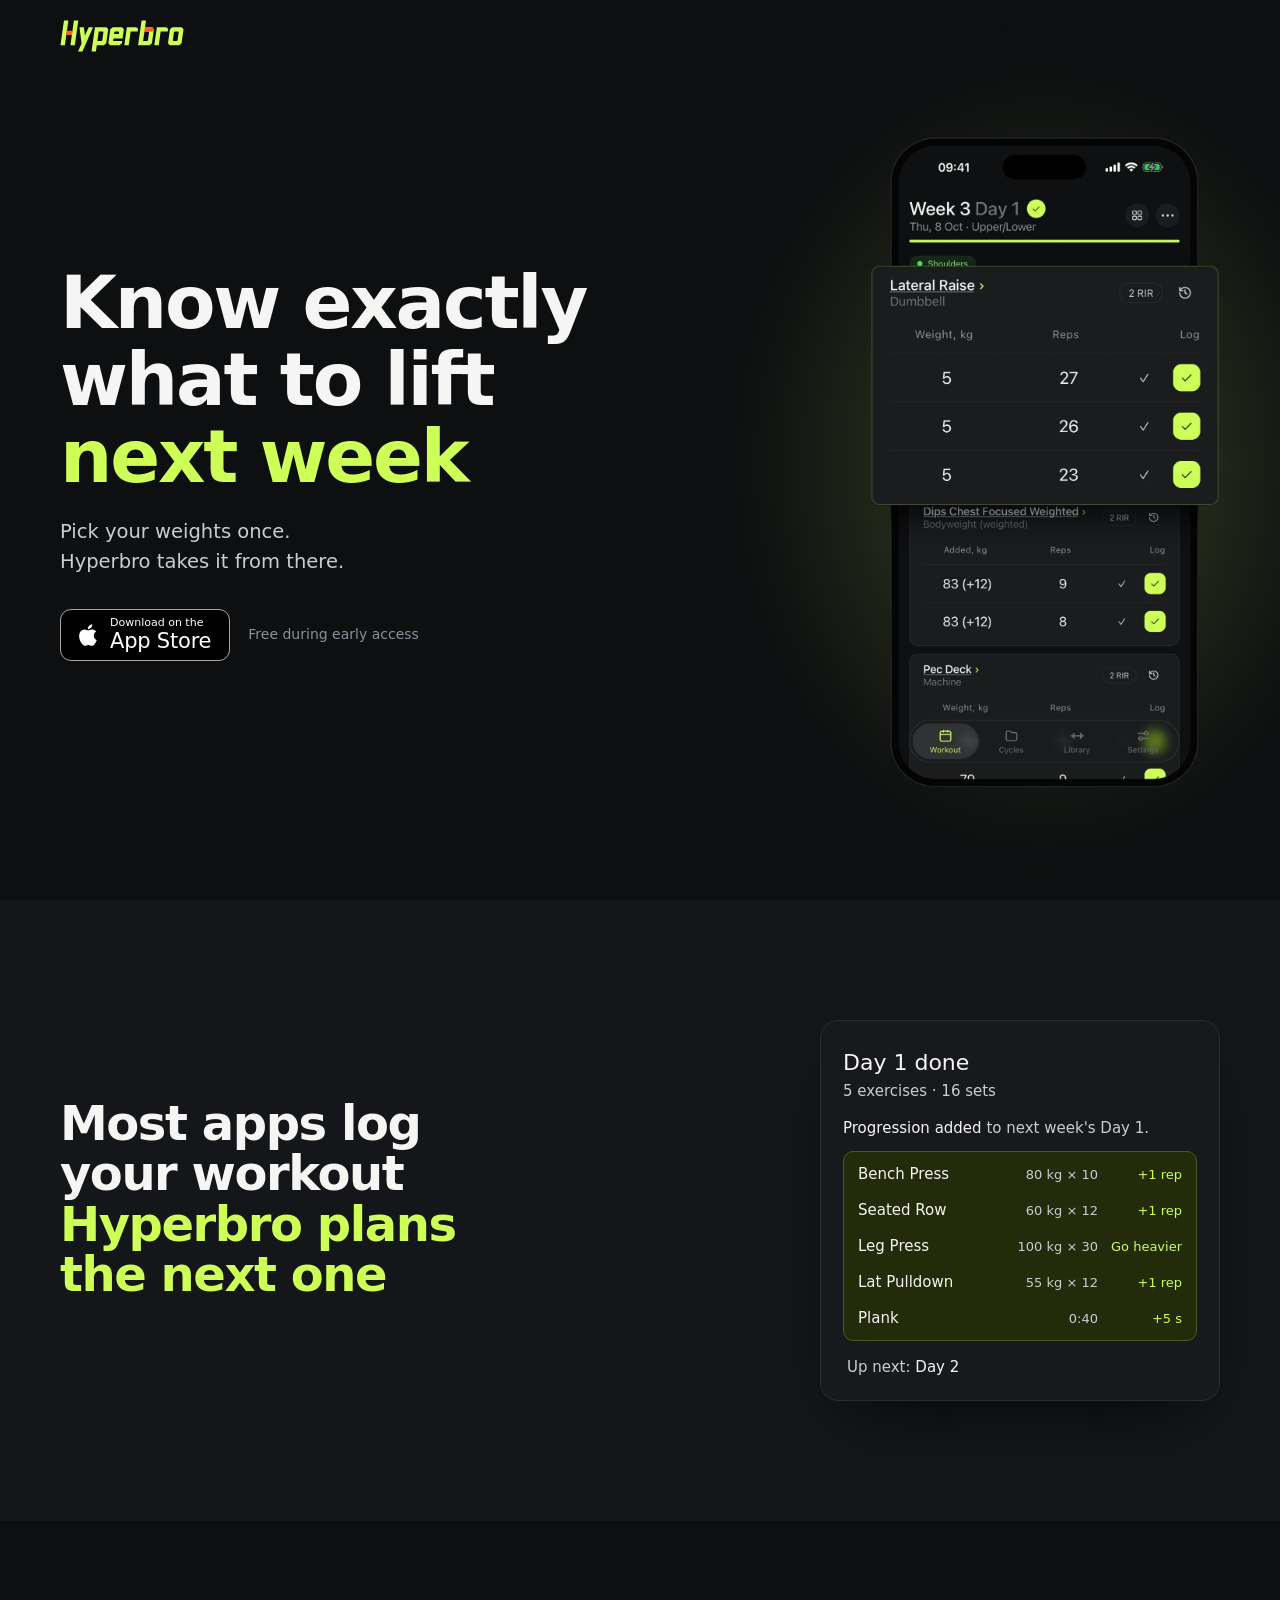
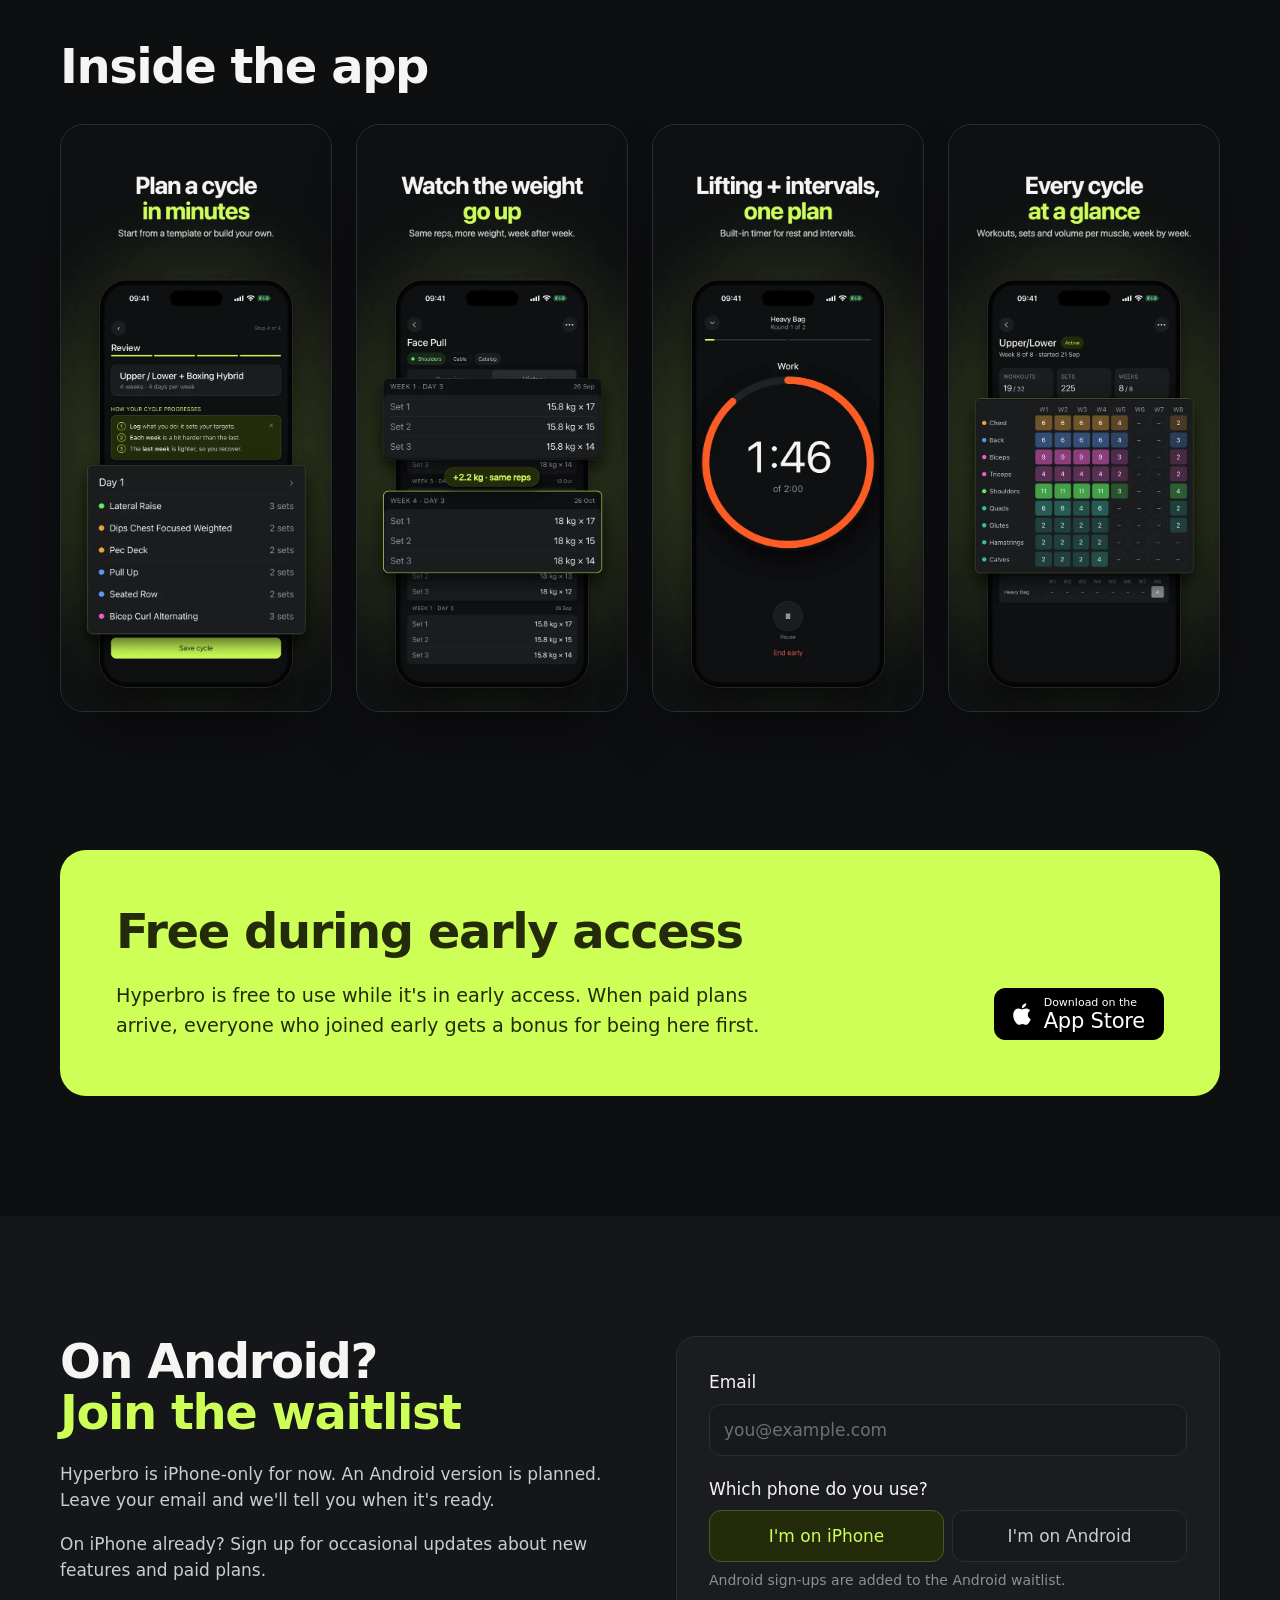
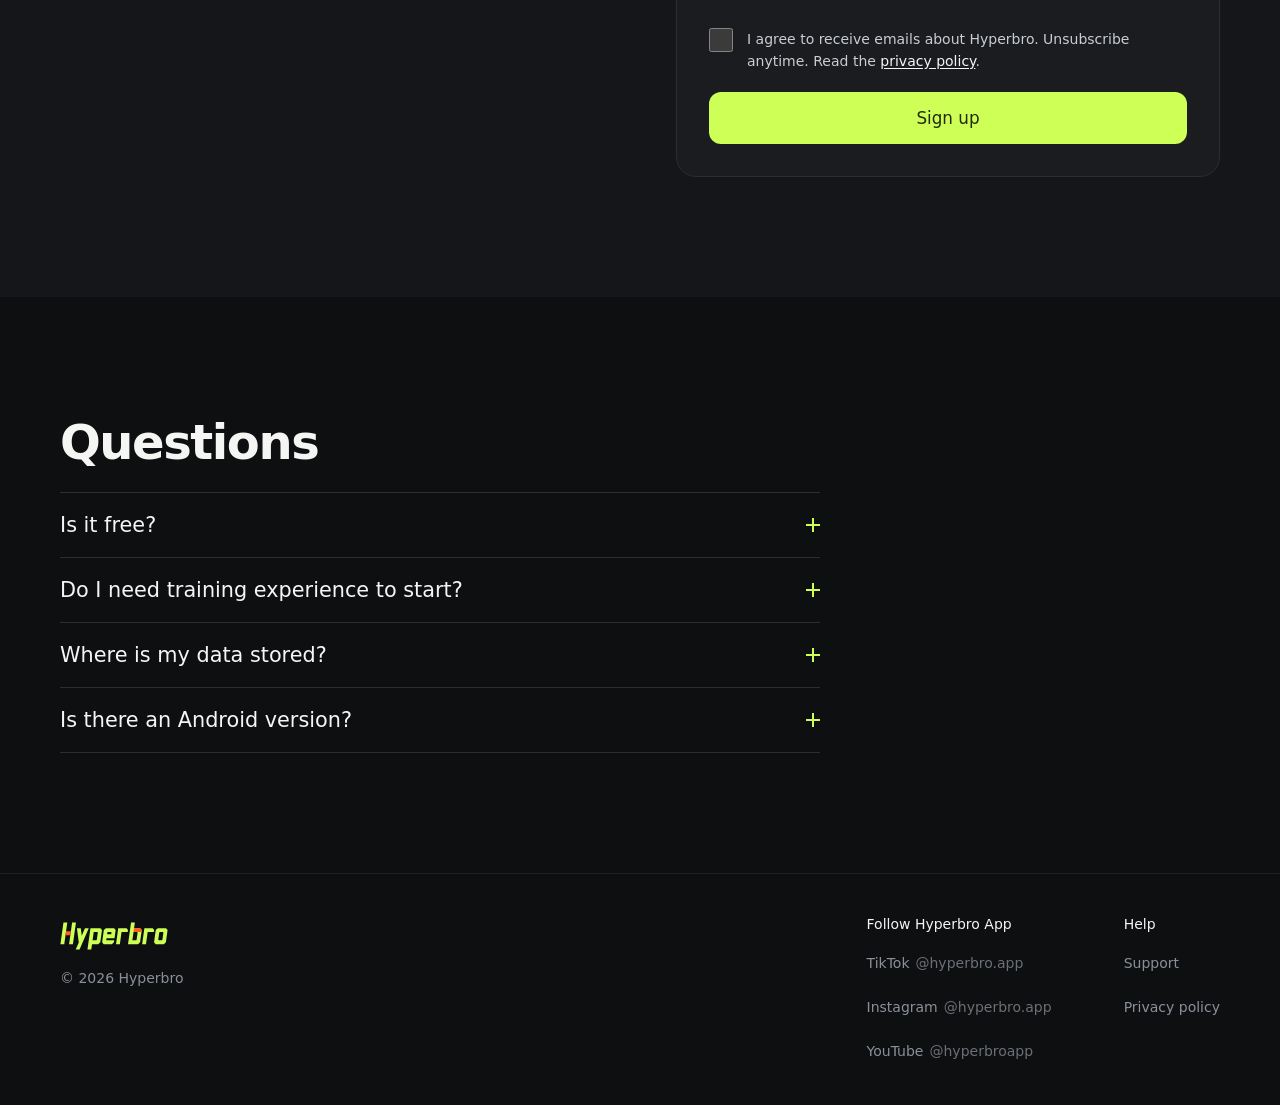
==== index.html @ 9c6a5a77 "Make all links work and tag App Store taps by source - App Store buttons and the Safari smart banner" ====
<!doctype html>
<html lang="en">
<head>
<meta charset="utf-8">
<meta name="viewport" content="width=device-width, initial-scale=1, viewport-fit=cover">
<title>Hyperbro: workout progression for iPhone</title>
<meta name="description" content="Workout progression for lifters. Log your sets, and Hyperbro sets next week's targets automatically, with intervals and power work in the same plan. Free during early access on iPhone.">
<meta name="theme-color" content="#0E0F11">
<meta name="color-scheme" content="dark">

<meta name="apple-itunes-app" content="app-id=6821976908">

<!-- Open Graph / Twitter. PLACEHOLDER: og-image.png (1200x630) must be created and placed next to index.html.
     Once the domain is known, make og:image and og:url absolute URLs. -->
<meta property="og:type" content="website">
<meta property="og:site_name" content="Hyperbro">
<meta property="og:title" content="Hyperbro: know exactly what to lift next week">
<meta property="og:description" content="Workout progression for lifters. Log your sets, and Hyperbro sets next week's targets automatically, with intervals and power work in the same plan. Free during early access on iPhone.">
<meta property="og:image" content="og-image.png">
<meta property="og:image:width" content="1200">
<meta property="og:image:height" content="630">
<meta property="og:url" content="#SITE_URL">
<meta name="twitter:card" content="summary_large_image">
<meta name="twitter:title" content="Hyperbro: know exactly what to lift next week">
<meta name="twitter:description" content="Log your sets, and Hyperbro sets next week's targets automatically. Intervals and power work in the same plan. Free during early access on iPhone.">
<meta name="twitter:image" content="og-image.png">

<link rel="icon" type="image/png" sizes="32x32" href="images/favicon-32.png">
<link rel="apple-touch-icon" href="images/apple-touch-icon.png">

<link rel="preload" as="image" href="images/01-hero-phone.webp" type="image/webp" fetchpriority="high">

<style>
/* Hyperbro Design SDK tokens */
:root {
  --bg-page: #0E0F11;
  --bg-raised: #141619;
  --bg-sheet: #17191C;
  --bg-card: #1A1C1F;
  --bg-active: #2C3036;

  --border: #2A2D31;
  --divider: #1E2125;

  --text-primary: #F5F5F4;
  --text-secondary: #C9CDD2;
  --text-muted: #8A9099;
  --text-faint: #6B7076;

  --accent: #CDFF57;
  --on-accent: #232B0A;
  --accent-chip-bg: #232B0A;
  --accent-border: #4A5A20;

  --brand-orange: #FF5B23; /* running time + timer action only */
  --error: #FF7A7A;

  --font: -apple-system, BlinkMacSystemFont, "SF Pro Text", "SF Pro Display", system-ui, "Segoe UI", Roboto, "Helvetica Neue", Arial, sans-serif;

  --gutter: max(20px, env(safe-area-inset-left), env(safe-area-inset-right));
  --maxw: 1160px;
  --radius-s: 12px;
  --radius-m: 20px;
  --radius-shot: 24px;

  --fs-body: clamp(1rem, 0.96rem + 0.2vw, 1.0625rem);
  --fs-small: 0.875rem;
  --fs-h3: clamp(1.1rem, 1.02rem + 0.35vw, 1.3rem);
  --fs-h2: clamp(2.25rem, 1.6rem + 2.8vw, 3rem); /* ~36px on a 375px phone, 48px max */
  --fs-hero: clamp(2.45rem, 1.5rem + 4.6vw, 4.6rem);
}

*, *::before, *::after { box-sizing: border-box; }
html { -webkit-text-size-adjust: 100%; scroll-behavior: smooth; }
@media (prefers-reduced-motion: reduce) { html { scroll-behavior: auto; } }

body {
  margin: 0;
  background: var(--bg-page);
  color: var(--text-secondary);
  font-family: var(--font);
  font-size: var(--fs-body);
  font-weight: 400;
  line-height: 1.55;
  overflow-x: hidden;
  -webkit-font-smoothing: antialiased;
}
img, svg { display: block; max-width: 100%; }
img { height: auto; }
a { color: inherit; }
p { margin: 0 0 1em; }
p:last-child { margin-bottom: 0; }
button { font-family: inherit; }

:focus-visible { outline: 3px solid var(--accent); outline-offset: 3px; border-radius: 6px; }

.skip {
  position: absolute; left: 12px; top: -60px; z-index: 10;
  background: var(--accent); color: var(--on-accent);
  padding: 12px 16px; border-radius: 8px; font-weight: 500; text-decoration: none;
}
.skip:focus { top: 12px; }

.wrap {
  width: 100%;
  max-width: calc(var(--maxw) + 2 * var(--gutter));
  margin-inline: auto;
  padding-inline: var(--gutter);
}

/* Display headings: bold, tight, like the store screenshots. Second part goes lime on its own line. */
.display {
  color: var(--text-primary);
  font-weight: 700;
  letter-spacing: -0.03em;
  line-height: 1.05;
  margin: 0;
  text-wrap: balance;
}
.display .accent { display: block; color: var(--accent); }
h2.display { font-size: var(--fs-h2); margin-bottom: 0.5em; }
h3 {
  color: var(--text-primary);
  font-size: var(--fs-h3);
  font-weight: 500;
  letter-spacing: -0.01em;
  line-height: 1.25;
  margin: 0 0 0.4em;
}
.lede { max-width: 36em; }

/* ---------- App Store badge (placeholder recreation; swap for Apple's official SVG badge) ---------- */
.appstore {
  display: inline-flex; align-items: center; gap: 9px;
  min-height: 52px; padding: 7px 18px 7px 14px;
  background: #000; color: #fff;
  border: 1px solid #A6A6A6; border-radius: 11px;
  text-decoration: none; line-height: 1;
  transition: border-color .15s ease;
}
.appstore:hover { border-color: #fff; }
.appstore svg { width: 26px; height: 26px; flex: none; }
.appstore span { display: flex; flex-direction: column; gap: 3px; }
.appstore small { font-size: 11px; font-weight: 400; }
.appstore b { font-size: 21px; font-weight: 500; letter-spacing: -0.01em; }

/* ---------- Header ---------- */
.site-header { padding-top: calc(28px + env(safe-area-inset-top)); padding-bottom: 14px; }
.site-header .wrap { display: flex; align-items: center; justify-content: center; }
.brand {
  display: inline-flex; align-items: center; gap: 10px; min-height: 44px;
  color: var(--text-primary); text-decoration: none;
  font-size: 1.25rem; font-weight: 600; letter-spacing: -0.02em;
}
.brand img { width: 32px; height: 32px; flex: none; }
.brand--wordmark img { width: auto; height: 32px; }
/* Header: logo only. On phones it is centred and as wide as the phone body in the hero shot.
   The shot is full column width capped at 320px, and the phone body is 88% of it (947 of 1076 px,
   the rest is the card sticking out). Left-aligned and 32px tall from 640px up. */
.site-header .brand--wordmark img { width: calc(min(320px, 100vw - 2 * var(--gutter)) * 0.88); height: auto; }
/* Phones: a soft lime light behind the logo, wider than the logo and centred slightly below it,
   so it reads as light falling on the background rather than a halo around the letters.
   The top is faded out before it reaches the page edge: on iPhone the page runs under the status
   bar (viewport-fit=cover), which Safari paints solid, and a glow reaching up there shows a hard line.
   Box (in logo-heights): top -33%, glow centre at 58%, vertical radius 140%. */
.site-header { overflow-x: clip; }
.site-header .brand--wordmark { position: relative; isolation: isolate; }
.site-header .brand--wordmark::before {
  content: ""; position: absolute; z-index: -1; pointer-events: none;
  left: 50%; top: -33%; width: 215%; height: 231%; transform: translateX(-50%);
  background: radial-gradient(50% 60.6% at 50% 39.4%,
    rgba(205, 255, 87, .065) 0%, rgba(205, 255, 87, .047) 40%, rgba(205, 255, 87, .026) 62%,
    rgba(205, 255, 87, .009) 82%, rgba(205, 255, 87, 0) 100%);
  -webkit-mask-image: linear-gradient(to bottom, transparent 0, rgba(0,0,0,.25) 10%, rgba(0,0,0,.7) 20%, #000 30%);
  mask-image: linear-gradient(to bottom, transparent 0, rgba(0,0,0,.25) 10%, rgba(0,0,0,.7) 20%, #000 30%);
  filter: blur(30px);
}
.site-footer .brand--wordmark img { width: auto; height: 28px; }

/* ---------- Hero ---------- */
.hero { padding: clamp(28px, 6vw, 64px) 0 clamp(64px, 9vw, 112px); overflow-x: clip; } /* the phone glow is wider than the viewport on phones */
.hero .wrap { display: grid; gap: 16px; align-items: center; } /* one column: phone sits close under the button */
.hero h1 { font-size: var(--fs-hero); }
.hero-sub { margin: 1.1em 0 1.6em; font-size: clamp(1.05rem, 1rem + 0.35vw, 1.22rem); max-width: 31em; text-wrap: balance; }
.hero-cta { display: flex; flex-direction: column; align-items: center; gap: 10px; text-align: center; } /* centred while the hero is one column */
.caption { font-size: var(--fs-small); color: var(--text-muted); margin: 0; }

.shot {
  border-radius: var(--radius-shot);
  border: 1px solid var(--border);
  box-shadow: 0 30px 70px -30px rgba(0, 0, 0, .8);
  background: var(--bg-sheet);
  width: 100%;
}
.hero-visual { display: flex; justify-content: center; }
/* Hero phone: phone + popped-out card cut from the store screenshot on a transparent background.
   The glow is pure CSS behind it, so it can be as wide and soft as needed without clipping. */
.hero-phone-wrap { position: relative; isolation: isolate; width: 100%; max-width: 320px; }
.hero-phone-wrap::before {
  content: ""; position: absolute; z-index: -1; pointer-events: none;
  left: 50%; top: 50%; width: 190%; height: 130%; transform: translate(-50%, -50%);
  background: radial-gradient(closest-side,
    rgba(205, 255, 87, .20) 0%, rgba(205, 255, 87, .15) 35%, rgba(205, 255, 87, .09) 55%,
    rgba(205, 255, 87, .04) 74%, rgba(205, 255, 87, .012) 88%, rgba(205, 255, 87, 0) 100%);
  filter: blur(36px);
}
.hero-phone { width: 100%; height: auto; }

/* ---------- Sections ---------- */
.section { padding-block: clamp(64px, 10vw, 120px); }
.section--tight { padding-top: 0; }
.band { background: var(--bg-raised); }

/* Problem */
.problem .wrap { display: grid; gap: 40px; align-items: center; }
/* The popup the app shows after Finish (components/FinishDialog.tsx): today's best set per exercise
   and what next week's same day asks of it. Rebuilt in HTML, without its button. */
.finish {
  margin: 0; max-width: 400px; width: 100%;
  background: var(--bg-sheet); border: 1px solid var(--border); border-radius: 18px;
  padding: 28px 22px 22px; box-shadow: 0 30px 70px -30px rgba(0, 0, 0, .8);
  color: var(--text-secondary); font-size: 15px; line-height: 21px;
}
.finish-title { color: var(--text-primary); font-size: 22px; line-height: 28px; font-weight: 500; }
.finish-meta { margin-top: 4px; }
.finish-lead { margin: 16px 0 0; }
.finish-lead b, .finish-next b { color: var(--text-primary); font-weight: 500; }
.finish ul {
  list-style: none; margin: 12px 0 0; padding: 4px 14px;
  background: var(--accent-chip-bg); border: 1px solid var(--accent-border); border-radius: 10px;
}
.finish li { display: flex; align-items: center; gap: 8px; min-height: 36px; font-variant-numeric: tabular-nums; }
.finish .name { flex: 1; min-width: 0; color: var(--text-primary); white-space: nowrap; overflow: hidden; text-overflow: ellipsis; }
.finish .value { flex: none; font-size: 13px; }
.finish .delta { flex: none; width: 76px; text-align: right; font-size: 13px; color: var(--accent); }
.finish-next { margin: 16px 0 0; padding-left: 4px; }
@media (max-width: 359px) {
  .finish { padding: 24px 14px 18px; font-size: 14px; }
  .finish ul { padding: 4px 10px; }
  .finish li { gap: 6px; }
  .finish .value, .finish .delta { font-size: 12px; }
  .finish .delta { width: 62px; }
}

/* Screenshots strip */
.shots-head { margin-bottom: 28px; }
.shots {
  list-style: none; margin: 0; padding: 4px var(--gutter) 18px;
  display: grid; grid-auto-flow: column; grid-auto-columns: min(78vw, 300px);
  gap: 16px; overflow-x: auto; scroll-snap-type: x mandatory;
  scroll-padding-inline: var(--gutter); overscroll-behavior-x: contain;
  scrollbar-width: none;
}
.shots::-webkit-scrollbar { display: none; }
.shots li { scroll-snap-align: start; }
.shots-controls { display: flex; align-items: center; justify-content: space-between; gap: 8px; margin-top: 4px; }
.shots-controls[hidden] { display: none; }
.shots-btn {
  width: 44px; height: 44px; border-radius: 22px; flex: none;
  display: grid; place-items: center; cursor: pointer; padding: 0;
  background: var(--bg-card); border: 1px solid var(--border); color: var(--text-primary);
}
.shots-btn svg { width: 18px; height: 18px; }
.shots-btn:disabled { opacity: .35; cursor: default; }
.dots { display: flex; justify-content: center; }
.dot-btn {
  width: 28px; height: 44px; padding: 0; border: 0; background: none; cursor: pointer;
  display: grid; place-items: center;
}
.dot-btn::before {
  content: ""; width: 8px; height: 8px; border-radius: 4px; background: var(--bg-active);
  transition: width .2s ease, background-color .2s ease;
}
.dot-btn[aria-current="true"]::before { width: 20px; background: var(--accent); }
@media (prefers-reduced-motion: reduce) { .dot-btn::before { transition: none; } }

/* Early access */
.early-card {
  background: var(--accent); color: var(--on-accent);
  border-radius: 26px; padding: clamp(28px, 5vw, 56px);
  display: grid; gap: 24px;
}
.early-card h2 { color: var(--on-accent); }
.early-card p { max-width: 34em; font-size: clamp(1.02rem, 1rem + .3vw, 1.2rem); }
.early-card .appstore { border-color: #000; justify-self: start; } /* not stretched by the one-column grid on phones */
.early-card .appstore:focus-visible { outline-color: var(--on-accent); }

/* Signup form */
.signup .wrap { display: grid; gap: 32px; }
.form {
  background: var(--bg-card); border: 1px solid var(--border); border-radius: var(--radius-m);
  padding: clamp(20px, 4vw, 32px); display: grid; gap: 20px; max-width: 560px; width: 100%;
}
.field label, .field legend { display: block; color: var(--text-primary); font-weight: 500; margin-bottom: 8px; padding: 0; }
.field fieldset { border: 0; margin: 0; padding: 0; min-width: 0; }
.input {
  width: 100%; min-height: 52px; padding: 12px 14px;
  font: inherit; color: var(--text-primary); background: var(--bg-sheet);
  border: 1px solid var(--border); border-radius: var(--radius-s);
}
.input::placeholder { color: var(--text-faint); }
.input:focus-visible { outline: 3px solid var(--accent); outline-offset: 1px; border-color: transparent; }
.input[aria-invalid="true"] { border-color: var(--error); }

.seg { display: grid; grid-template-columns: 1fr 1fr; gap: 8px; }
.seg label { margin: 0; position: relative; }
.seg input { position: absolute; opacity: 0; width: 1px; height: 1px; }
.seg span {
  display: flex; align-items: center; justify-content: center; text-align: center;
  min-height: 52px; padding: 8px 10px; border-radius: var(--radius-s);
  border: 1px solid var(--border); background: var(--bg-sheet); color: var(--text-secondary);
  cursor: pointer; font-weight: 500; line-height: 1.2;
}
.seg input:checked + span { background: var(--accent-chip-bg); color: var(--accent); border-color: var(--accent-border); }
.seg input:focus-visible + span { outline: 3px solid var(--accent); outline-offset: 2px; }
.hint { color: var(--text-muted); font-size: var(--fs-small); margin-top: 8px; }

.consent { display: grid; grid-template-columns: 28px 1fr; gap: 10px; align-items: start; font-size: var(--fs-small); }
.consent input { width: 24px; height: 24px; margin: 2px 0 0; accent-color: var(--accent); }
.consent label { padding-top: 3px; }
.consent a { color: var(--text-primary); text-underline-offset: 2px; }
.error { color: var(--error); font-size: var(--fs-small); margin-top: 6px; }
.error:empty { display: none; }

.btn {
  min-height: 52px; padding: 12px 22px; border: 0; border-radius: var(--radius-s);
  background: var(--accent); color: var(--on-accent);
  font: inherit; font-weight: 500; font-size: 1.05rem; cursor: pointer;
}
.btn:hover { filter: brightness(1.05); }
.btn[disabled] { opacity: .6; cursor: progress; }
.hp { position: absolute; left: -9999px; width: 1px; height: 1px; overflow: hidden; }

.status { border-radius: var(--radius-s); padding: 14px 16px; font-weight: 500; }
.status[hidden] { display: none; }
.status--ok { background: var(--accent-chip-bg); color: var(--accent); border: 1px solid var(--accent-border); }
.status--err { background: #2A1416; color: #FFC9C9; border: 1px solid var(--error); }

/* FAQ */
.faq-list { max-width: 760px; border-top: 1px solid var(--border); }
.faq-list details { border-bottom: 1px solid var(--border); }
.faq-list summary {
  list-style: none; cursor: pointer;
  display: flex; justify-content: space-between; align-items: center; gap: 16px;
  min-height: 64px; padding: 14px 0;
  color: var(--text-primary); font-size: var(--fs-h3); font-weight: 500;
}
.faq-list summary::-webkit-details-marker { display: none; }
.faq-list summary::after {
  content: ""; flex: none; width: 14px; height: 14px;
  background:
    linear-gradient(var(--accent), var(--accent)) center / 100% 2px no-repeat,
    linear-gradient(var(--accent), var(--accent)) center / 2px 100% no-repeat;
  transition: transform .2s ease;
}
.faq-list details[open] summary::after { transform: rotate(45deg); }
.faq-list .answer { padding: 0 0 22px; max-width: 40em; }
.faq-list .answer a { color: var(--text-primary); }
@media (prefers-reduced-motion: reduce) { .faq-list summary::after { transition: none; } }

/* Footer */
.site-footer {
  border-top: 1px solid var(--divider);
  padding-top: 40px; padding-bottom: max(32px, env(safe-area-inset-bottom));
  color: var(--text-muted); font-size: var(--fs-small);
}
.site-footer .wrap { display: grid; gap: 28px; }
.footer-nav { display: grid; gap: 24px; }
.footer-nav h2 { font-size: var(--fs-small); color: var(--text-primary); font-weight: 500; margin: 0 0 6px; }
.footer-nav ul { list-style: none; margin: 0; padding: 0; }
.footer-nav a { display: inline-flex; align-items: center; min-height: 44px; text-decoration: none; color: var(--text-muted); }
.footer-nav a:hover { color: var(--text-primary); text-decoration: underline; text-underline-offset: 3px; }
.footer-nav .handle { margin-left: 6px; color: var(--text-faint); }

/* ---------- Breakpoints ---------- */
@media (min-width: 640px) {
  .site-header { padding-top: max(14px, env(safe-area-inset-top)); }
  .site-header .brand--wordmark::before { content: none; }
  .site-header .wrap { justify-content: flex-start; }
  .site-header .brand--wordmark img { width: auto; height: 32px; }
  .footer-nav { grid-template-columns: repeat(2, max-content); column-gap: 72px; }
  .early-card { grid-template-columns: 1fr auto; align-items: end; }
}

@media (min-width: 1024px) {
  .hero-cta { flex-direction: row; align-items: center; gap: 18px; text-align: left; }
  .hero .wrap { grid-template-columns: 1.2fr 0.8fr; gap: clamp(40px, 6vw, 64px); }
  .hero-visual { justify-content: flex-end; }
  .hero-phone-wrap { max-width: 350px; }
  .problem .wrap { grid-template-columns: 1fr 1fr; gap: 72px; }
  .problem .finish { justify-self: end; }
  .shots-outer { padding-inline: var(--gutter); }
  .shots {
    grid-auto-flow: row; grid-template-columns: repeat(4, 1fr); grid-auto-columns: auto;
    overflow: visible; padding-inline: 0; max-width: var(--maxw); margin-inline: auto; gap: 24px;
  }
  .shots-controls { display: none !important; }
  .signup .wrap { grid-template-columns: 1fr 1fr; gap: 72px; align-items: start; }
  .signup .form { justify-self: end; }
  .site-footer .wrap { grid-template-columns: 1fr auto; align-items: start; }
}
</style>
</head>
<body>
<a class="skip" href="#main">Skip to content</a>

<svg width="0" height="0" style="position:absolute" aria-hidden="true" focusable="false">
  <defs>
    <symbol id="apple" viewBox="0 0 24 24">
      <path fill="currentColor" d="M18.71 19.5c-.83 1.24-1.71 2.45-3.05 2.47-1.34.03-1.77-.79-3.29-.79-1.53 0-2 .77-3.27.82-1.31.05-2.3-1.32-3.14-2.53C4.25 17 2.94 12.45 4.7 9.39c.87-1.52 2.43-2.48 4.12-2.51 1.28-.02 2.5.87 3.29.87.78 0 2.26-1.07 3.81-.91.65.03 2.47.26 3.64 1.98-.09.06-2.17 1.28-2.15 3.81.03 3.02 2.65 4.03 2.68 4.04-.03.07-.42 1.44-1.38 2.83M13 3.5c.73-.83 1.94-1.46 2.94-1.5.13 1.17-.34 2.35-1.04 3.19-.69.85-1.83 1.51-2.95 1.42-.15-1.15.41-2.35 1.05-3.11z"/>
    </symbol>
  </defs>
</svg>

<header class="site-header">
  <div class="wrap">
    <a class="brand brand--wordmark" href="#top" id="brand-header">
      <img src="images/hyperbro-wordmark.svg" width="2595" height="670" alt="Hyperbro">
    </a>
  </div>
</header>

<main id="main">

  <!-- Hero -->
  <section class="hero" id="top" aria-labelledby="hero-title">
    <div class="wrap">
      <div>
        <h1 class="display" id="hero-title">Know exactly what to lift <span class="accent">next week</span></h1>
        <p class="hero-sub">Pick your weights once.<br>Hyperbro takes it from there.</p>
        <div class="hero-cta">
          <a class="appstore js-appstore" href="https://apps.apple.com/app/id6821976908" data-cta="hero" id="appstore-hero">
            <svg aria-hidden="true"><use href="#apple"/></svg>
            <span><small>Download on the</small><b>App Store</b></span>
          </a>
          <p class="caption">Free during early access</p>
        </div>
      </div>
      <div class="hero-visual">
        <div class="hero-phone-wrap">
        <img class="hero-phone" id="hero-shot" src="images/01-hero-phone.webp" width="900" height="1677"
             fetchpriority="high" decoding="async"
             alt="Hyperbro on iPhone: a week 3 upper/lower workout with lateral raise sets logged at 5 kg for 27, 26 and 23 reps, marked 2 reps in reserve.">
        </div>
      </div>
    </div>
  </section>

  <!-- Problem -->
  <section class="section band problem" aria-labelledby="problem-title">
    <div class="wrap">
      <div>
        <h2 class="display" id="problem-title">Most apps log your workout <span class="accent">Hyperbro plans the next one</span></h2>
      </div>
      <figure class="finish" aria-label="Example of the screen after finishing a workout in Hyperbro">
        <div class="finish-title">Day 1 done</div>
        <div class="finish-meta">5 exercises · 16 sets</div>
        <p class="finish-lead"><b>Progression added</b> to next week's Day 1.</p>
        <ul>
          <li><span class="name">Bench Press</span><span class="value">80 kg × 10</span><span class="delta">+1 rep</span></li>
          <li><span class="name">Seated Row</span><span class="value">60 kg × 12</span><span class="delta">+1 rep</span></li>
          <li><span class="name">Leg Press</span><span class="value">100 kg × 30</span><span class="delta">Go heavier</span></li>
          <li><span class="name">Lat Pulldown</span><span class="value">55 kg × 12</span><span class="delta">+1 rep</span></li>
          <li><span class="name">Plank</span><span class="value">0:40</span><span class="delta">+5 s</span></li>
        </ul>
        <p class="finish-next">Up next: <b>Day 2</b></p>
      </figure>
    </div>
  </section>

  <!-- Screenshots -->
  <section class="section" aria-labelledby="shots-title">
    <div class="wrap shots-head">
      <h2 class="display" id="shots-title">Inside the app</h2>
    </div>
    <div class="shots-outer">
      <ul class="shots" id="shots" aria-label="App screenshots" tabindex="0">
        <li id="shot-plan">
          <img class="shot" src="images/02-plan-cycle.webp" width="720" height="1565" loading="lazy" decoding="async"
               alt="Hyperbro screen headed 'Plan a cycle in minutes': reviewing an Upper / Lower template with boxing rounds, 4 weeks at 4 days per week, with day 1's exercises listed.">
        </li>
        <li id="shot-progress">
          <img class="shot" src="images/05-progress.webp" width="720" height="1565" loading="lazy" decoding="async"
               alt="Hyperbro screen headed 'Watch the weight go up': face pull history going from 15.8 kg in week 1 to 18 kg in week 4 for the same reps.">
        </li>
        <li id="shot-intervals">
          <img class="shot" src="images/03-hybrid.webp" width="720" height="1565" loading="lazy" decoding="async"
               alt="Hyperbro screen headed 'Lifting + intervals, one plan': a heavy-bag round timer at 1:46 of 2:00, round 1 of 2.">
        </li>
        <li id="shot-summary">
          <img class="shot" src="images/04-cycle-summary.webp" width="720" height="1565" loading="lazy" decoding="async"
               alt="Hyperbro screen headed 'Every cycle at a glance': cycle summary with 19 of 32 workouts, 225 sets, and a week-by-week grid of sets per muscle group.">
        </li>
      </ul>
      <div class="wrap">
        <div class="shots-controls" id="shots-controls" hidden>
          <button class="shots-btn" type="button" id="shots-prev" aria-label="Previous screenshot" aria-controls="shots">
            <svg viewBox="0 0 24 24" aria-hidden="true"><path d="M15 5l-7 7 7 7" fill="none" stroke="currentColor" stroke-width="2" stroke-linecap="round" stroke-linejoin="round"/></svg>
          </button>
          <div class="dots" id="shots-dots"></div>
          <button class="shots-btn" type="button" id="shots-next" aria-label="Next screenshot" aria-controls="shots">
            <svg viewBox="0 0 24 24" aria-hidden="true"><path d="M9 5l7 7-7 7" fill="none" stroke="currentColor" stroke-width="2" stroke-linecap="round" stroke-linejoin="round"/></svg>
          </button>
        </div>
      </div>
    </div>
  </section>

  <!-- Early access -->
  <section class="section section--tight early" aria-labelledby="early-title">
    <div class="wrap">
      <div class="early-card">
        <div>
          <h2 class="display" id="early-title">Free during early access</h2>
          <p>Hyperbro is free to use while it's in early access. When paid plans arrive, everyone who joined early gets a bonus for being here first.</p>
        </div>
        <a class="appstore js-appstore" href="https://apps.apple.com/app/id6821976908" data-cta="early" id="appstore-early">
          <svg aria-hidden="true"><use href="#apple"/></svg>
          <span><small>Download on the</small><b>App Store</b></span>
        </a>
      </div>
    </div>
  </section>

  <!-- Updates + Android waitlist -->
  <section class="section band signup" id="waitlist" aria-labelledby="signup-title">
    <div class="wrap">
      <div>
        <h2 class="display" id="signup-title">On Android? <span class="accent">Join the waitlist</span></h2>
        <p class="lede">Hyperbro is iPhone-only for now. An Android version is planned. Leave your email and we'll tell you when it's ready.</p>
        <p class="lede">On iPhone already? Sign up for occasional updates about new features and paid plans.</p>
      </div>

      <!-- PLACEHOLDER: newsletter endpoint. Swap action (and field names if your provider needs others,
           e.g. EMAIL / tags) or replace this <form> with the provider's embed, keeping the ids below. -->
      <form class="form" id="signup-form" action="#NEWSLETTER_ENDPOINT" method="post" aria-describedby="signup-note">
        <div class="field">
          <label for="email">Email</label>
          <input class="input" id="email" name="email" type="email" autocomplete="email" inputmode="email"
                 placeholder="you@example.com" required aria-describedby="email-error">
          <p class="error" id="email-error" aria-live="polite"></p>
        </div>

        <div class="field">
          <fieldset>
            <legend>Which phone do you use?</legend>
            <div class="seg">
              <label><input type="radio" name="platform" value="ios" checked><span>I'm on iPhone</span></label>
              <label><input type="radio" name="platform" value="android"><span>I'm on Android</span></label>
            </div>
          </fieldset>
          <p class="hint" id="signup-note">Android sign-ups are added to the Android waitlist.</p>
          <!-- Tag sent to the newsletter service; set by script from the choice above.
               Without JS, use the "platform" field (ios / android) to segment. -->
          <input type="hidden" name="tags" id="tags" value="ios">
        </div>

        <!-- Honeypot: leave empty. Bots tend to fill it. -->
        <div class="hp" aria-hidden="true">
          <label for="website">Website</label>
          <input id="website" name="website" type="text" tabindex="-1" autocomplete="off">
        </div>

        <div>
          <div class="consent">
            <input id="consent" name="consent" type="checkbox" value="yes" required aria-describedby="consent-error">
            <label for="consent">I agree to receive emails about Hyperbro. Unsubscribe anytime. Read the <a href="https://artemchebotarev.github.io/gym-tracker-mobile/privacy-policy">privacy policy</a>.</label>
          </div>
          <p class="error" id="consent-error" aria-live="polite"></p>
        </div>

        <button class="btn" type="submit" id="signup-submit">Sign up</button>

        <div class="status status--ok" id="signup-success" role="status" tabindex="-1" hidden></div>
        <div class="status status--err" id="signup-error" role="alert" hidden>Couldn't sign you up just now. Check your connection and try again.</div>
      </form>
    </div>
  </section>

  <!-- FAQ -->
  <section class="section faq" aria-labelledby="faq-title">
    <div class="wrap">
      <h2 class="display" id="faq-title">Questions</h2>
      <div class="faq-list">
        <details>
          <summary>Is it free?</summary>
          <div class="answer"><p>Yes, during early access. Paid plans will come later, and people who joined early will get a bonus when they launch.</p></div>
        </details>
        <details>
          <summary>Do I need training experience to start?</summary>
          <div class="answer"><p>No. Start from a template and pick weights you can lift with good technique. Hyperbro sets the targets from there.</p></div>
        </details>
        <details>
          <summary>Where is my data stored?</summary>
          <div class="answer"><p>On your iPhone. There's no account to create right now, and your training log stays on your device.</p></div>
        </details>
        <details>
          <summary>Is there an Android version?</summary>
          <div class="answer"><p>It's planned. <a href="#waitlist">Join the Android waitlist</a> and we'll email you when it's ready.</p></div>
        </details>
      </div>
    </div>
  </section>
</main>

<footer class="site-footer">
  <div class="wrap">
    <div>
      <a class="brand brand--wordmark" href="#top" id="brand-footer">
        <img src="images/hyperbro-wordmark.svg" width="2595" height="670" alt="Hyperbro" loading="lazy" decoding="async">
      </a>
      <p style="margin-top:10px">© <span id="year">2026</span> Hyperbro</p>
    </div>
    <nav class="footer-nav" aria-label="Footer">
      <div>
        <h2>Follow Hyperbro App</h2>
        <ul>
          <li><a href="https://www.tiktok.com/@hyperbro.app" id="social-tiktok" rel="noopener">TikTok<span class="handle">@hyperbro.app</span></a></li>
          <li><a href="https://www.instagram.com/hyperbro.app/" id="social-instagram" rel="noopener">Instagram<span class="handle">@hyperbro.app</span></a></li>
          <li><a href="https://www.youtube.com/@hyperbroapp" id="social-youtube" rel="noopener">YouTube<span class="handle">@hyperbroapp</span></a></li>
        </ul>
      </div>
      <div>
        <h2>Help</h2>
        <ul>
          <li><a href="https://artemchebotarev.github.io/gym-tracker-mobile/support" id="link-support">Support</a></li>
          <li><a href="https://artemchebotarev.github.io/gym-tracker-mobile/privacy-policy" id="link-privacy">Privacy policy</a></li>
        </ul>
      </div>
    </nav>
  </div>
</footer>

<script>
(function () {
  /* App Store campaign links. Bio links carry the source (?src=tiktok, ?src=instagram, ?src=youtube;
     utm_source works too), and each App Store button adds it to Apple's campaign token, e.g.
     ct=tiktok_hero, so App Store Connect › App Analytics › Campaigns shows downloads per source and
     button. The source is read from this page's own URL at click time: nothing is stored.
     Apple only attributes campaign links that also carry the provider token (pt) from
     App Store Connect › Analytics › Campaigns; until APP_STORE_PT is set, buttons go to the plain
     App Store page. */
  var APP_STORE_URL = 'https://apps.apple.com/app/id6821976908';
  var APP_STORE_PT = '129601838'; // provider token from App Store Connect › Analytics › Campaigns
  if (APP_STORE_PT) {
    var q = new URLSearchParams(location.search);
    var src = (q.get('src') || q.get('utm_source') || 'web').toLowerCase().replace(/[^a-z0-9_-]/g, '').slice(0, 20) || 'web';
    Array.prototype.forEach.call(document.querySelectorAll('.js-appstore'), function (a) {
      var ct = (src + '_' + (a.getAttribute('data-cta') || 'link')).slice(0, 40); // Apple's ct limit
      a.href = APP_STORE_URL + '?pt=' + encodeURIComponent(APP_STORE_PT) + '&ct=' + encodeURIComponent(ct) + '&mt=8';
    });
  }

  var y = document.getElementById('year');
  if (y) y.textContent = new Date().getFullYear();

  var reduce = window.matchMedia && window.matchMedia('(prefers-reduced-motion: reduce)').matches;

  /* Screenshot slider: buttons + dots on mobile. Without JS it's a plain scroll-snap strip. */
  (function () {
    var list = document.getElementById('shots');
    var controls = document.getElementById('shots-controls');
    var prev = document.getElementById('shots-prev');
    var next = document.getElementById('shots-next');
    var dotsWrap = document.getElementById('shots-dots');
    if (!list || !controls) return;
    var items = Array.prototype.slice.call(list.children);
    var dots = items.map(function (item, i) {
      var b = document.createElement('button');
      b.type = 'button'; b.className = 'dot-btn';
      b.setAttribute('aria-label', 'Show screenshot ' + (i + 1) + ' of ' + items.length);
      b.setAttribute('aria-controls', 'shots');
      b.addEventListener('click', function () { go(i); });
      dotsWrap.appendChild(b);
      return b;
    });
    controls.hidden = false;

    function step() {
      return items.length > 1 ? items[1].offsetLeft - items[0].offsetLeft : list.clientWidth;
    }
    function atEnd() { return list.scrollLeft + list.clientWidth >= list.scrollWidth - 2; }
    function current() {
      if (atEnd()) return items.length - 1;
      return Math.max(0, Math.min(items.length - 1, Math.round(list.scrollLeft / step())));
    }
    function go(i) {
      list.scrollTo({ left: items[i].offsetLeft - items[0].offsetLeft, behavior: reduce ? 'auto' : 'smooth' });
    }
    function update() {
      var c = current();
      dots.forEach(function (d, i) { d.setAttribute('aria-current', i === c ? 'true' : 'false'); });
      prev.disabled = list.scrollLeft <= 2;
      next.disabled = atEnd();
    }
    prev.addEventListener('click', function () { go(Math.max(0, current() - 1)); });
    next.addEventListener('click', function () { go(Math.min(items.length - 1, current() + 1)); });
    var t;
    list.addEventListener('scroll', function () { clearTimeout(t); t = setTimeout(update, 60); }, { passive: true });
    window.addEventListener('resize', update);
    update();
  })();

  /* Signup form: progressive enhancement. Without JS the form posts natively with HTML validation. */
  var form = document.getElementById('signup-form');
  if (!form) return;
  form.noValidate = true;

  var email = document.getElementById('email');
  var consent = document.getElementById('consent');
  var emailErr = document.getElementById('email-error');
  var consentErr = document.getElementById('consent-error');
  var submit = document.getElementById('signup-submit');
  var ok = document.getElementById('signup-success');
  var err = document.getElementById('signup-error');
  var tags = document.getElementById('tags');
  var hp = document.getElementById('website');

  function platform() {
    var c = form.querySelector('input[name="platform"]:checked');
    return c ? c.value : 'ios';
  }
  form.addEventListener('change', function (e) {
    if (e.target.name === 'platform') tags.value = platform() === 'android' ? 'android-waitlist' : 'ios';
    if (e.target === consent && consent.checked) { consentErr.textContent = ''; consent.removeAttribute('aria-invalid'); }
  });
  email.addEventListener('input', function () {
    if (email.getAttribute('aria-invalid') && email.validity.valid) { emailErr.textContent = ''; email.removeAttribute('aria-invalid'); }
  });

  function validate() {
    var first = null;
    emailErr.textContent = ''; consentErr.textContent = '';
    email.removeAttribute('aria-invalid'); consent.removeAttribute('aria-invalid');
    if (!email.value.trim()) {
      emailErr.textContent = 'Enter your email address.'; email.setAttribute('aria-invalid', 'true'); first = email;
    } else if (!email.validity.valid || !/^[^\s@]+@[^\s@]+\.[^\s@]+$/.test(email.value.trim())) {
      emailErr.textContent = 'Enter an email like name@example.com.'; email.setAttribute('aria-invalid', 'true'); first = email;
    }
    if (!consent.checked) {
      consentErr.textContent = 'Tick the box to agree to receive emails.'; consent.setAttribute('aria-invalid', 'true'); first = first || consent;
    }
    if (first) first.focus();
    return !first;
  }

  form.addEventListener('submit', function (e) {
    e.preventDefault();
    err.hidden = true;
    if (!validate()) return;
    if (hp && hp.value) return; // likely a bot

    var android = platform() === 'android';
    tags.value = android ? 'android-waitlist' : 'ios';
    var action = form.getAttribute('action') || '';
    submit.disabled = true; submit.textContent = 'Signing up…';

    var req = action.charAt(0) === '#'
      ? new Promise(function (r) { setTimeout(r, 500); }) // placeholder endpoint: simulate success
      : fetch(action, { method: 'POST', body: new FormData(form), mode: 'no-cors' });

    req.then(function () {
      ok.textContent = android
        ? "You're on the Android waitlist. We'll email " + email.value.trim() + " when it's ready."
        : "You're signed up. Updates will go to " + email.value.trim() + ".";
      Array.prototype.forEach.call(form.children, function (el) { if (el !== ok && el !== err) el.hidden = true; });
      ok.hidden = false; ok.focus();
    }).catch(function () {
      err.hidden = false;
      submit.disabled = false; submit.textContent = 'Sign up';
    });
  });
})();
</script>
</body>
</html>
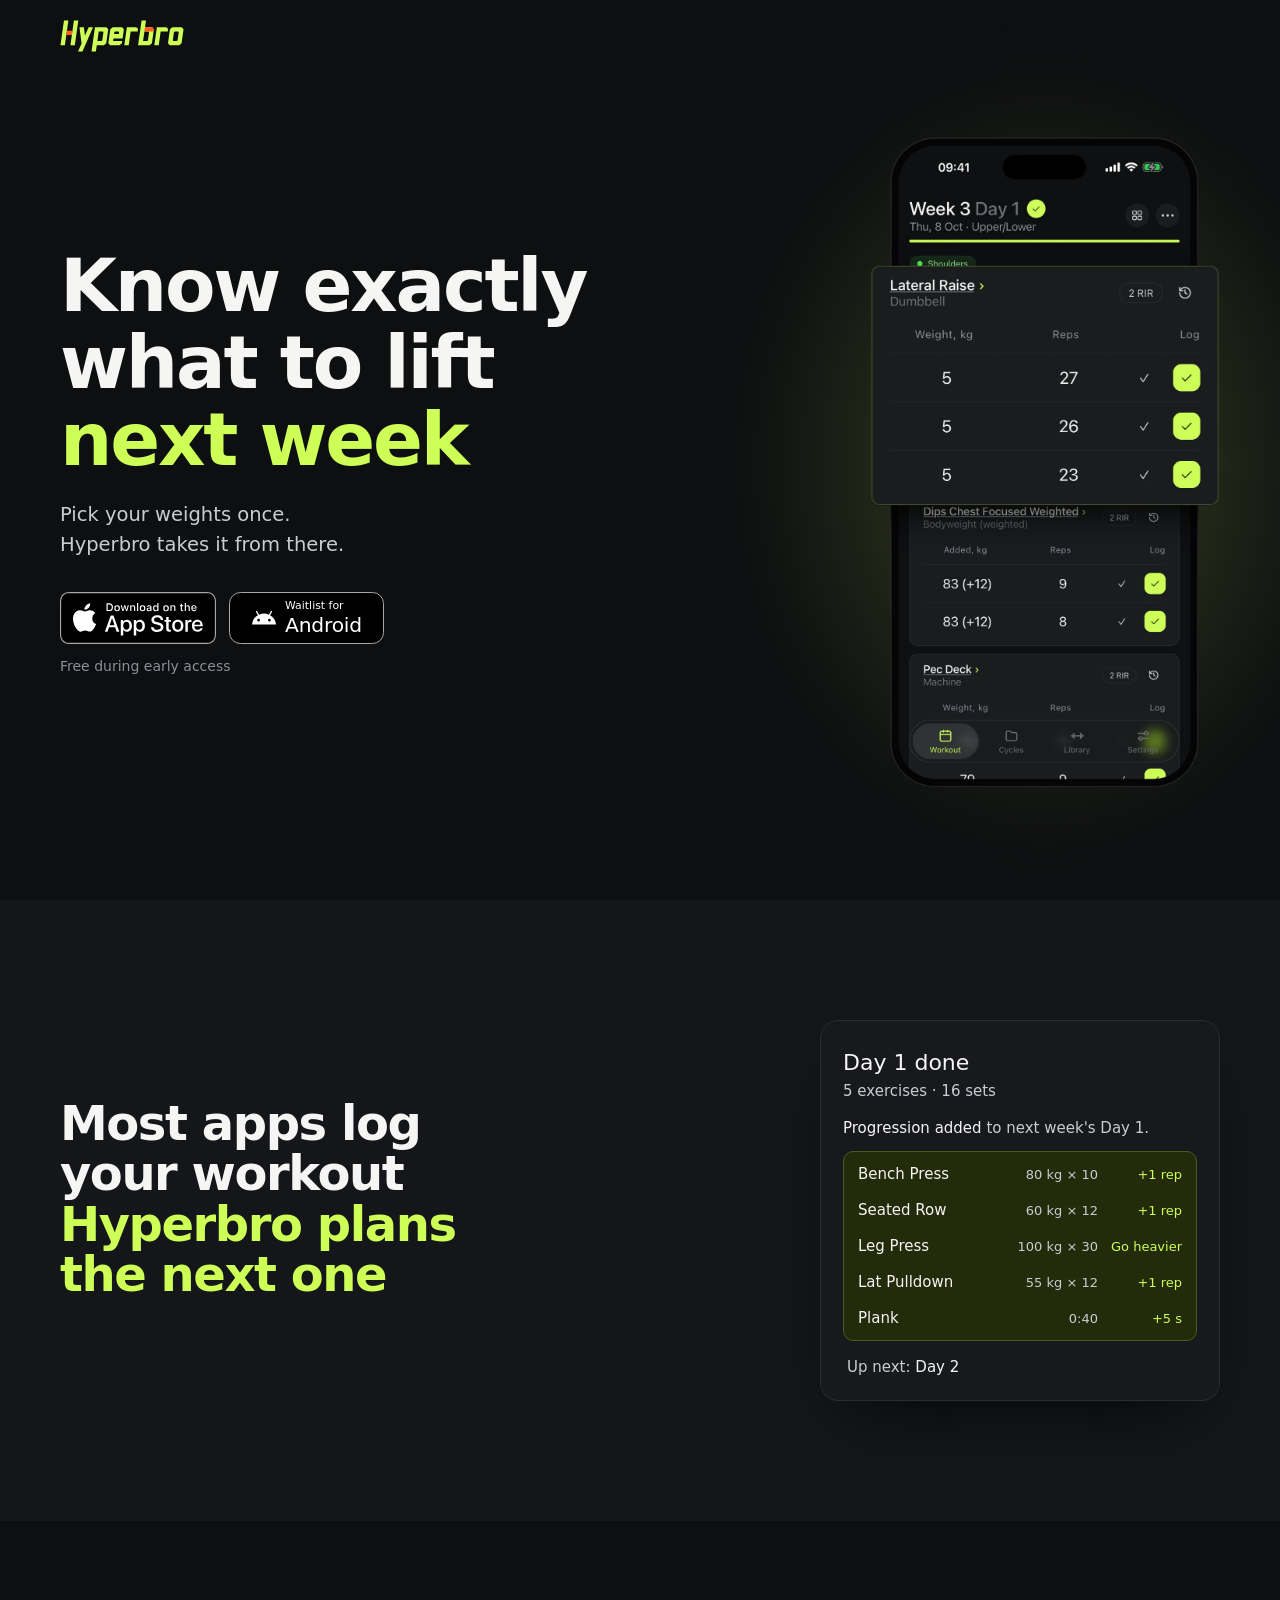
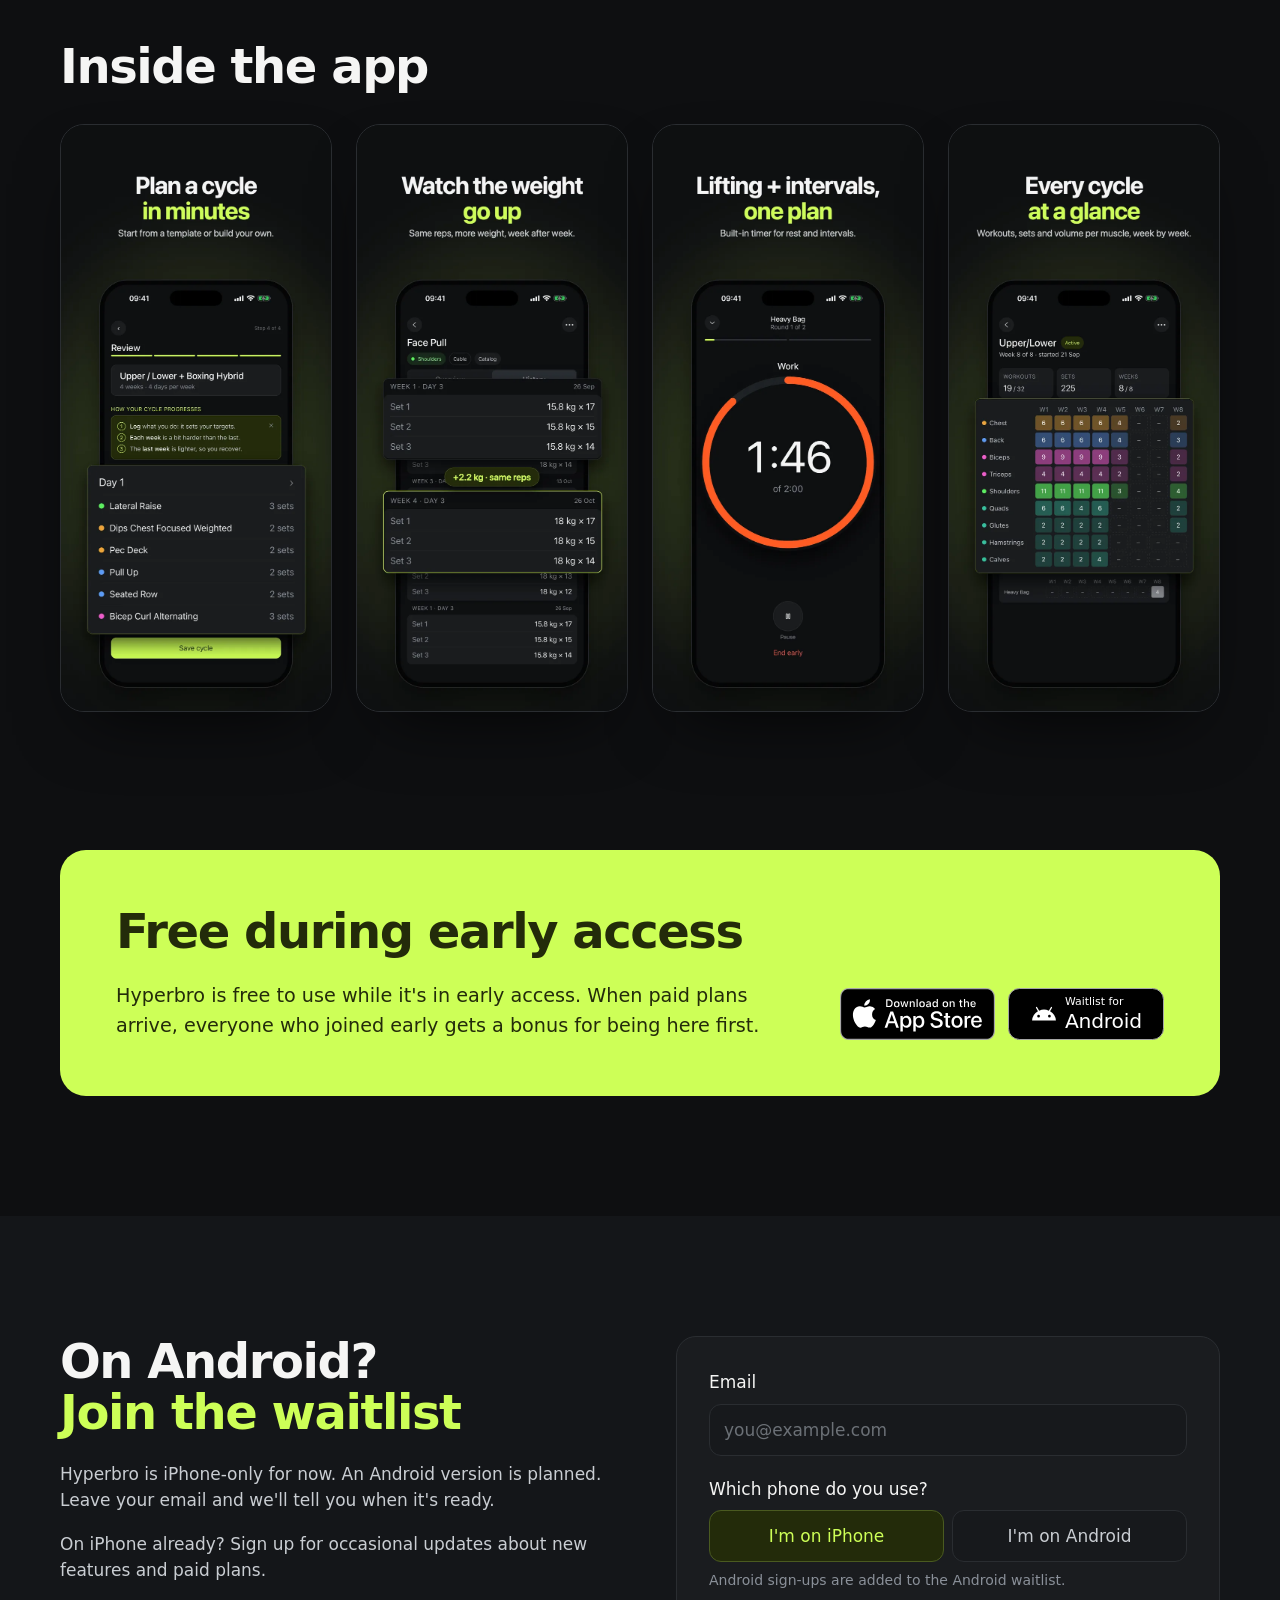
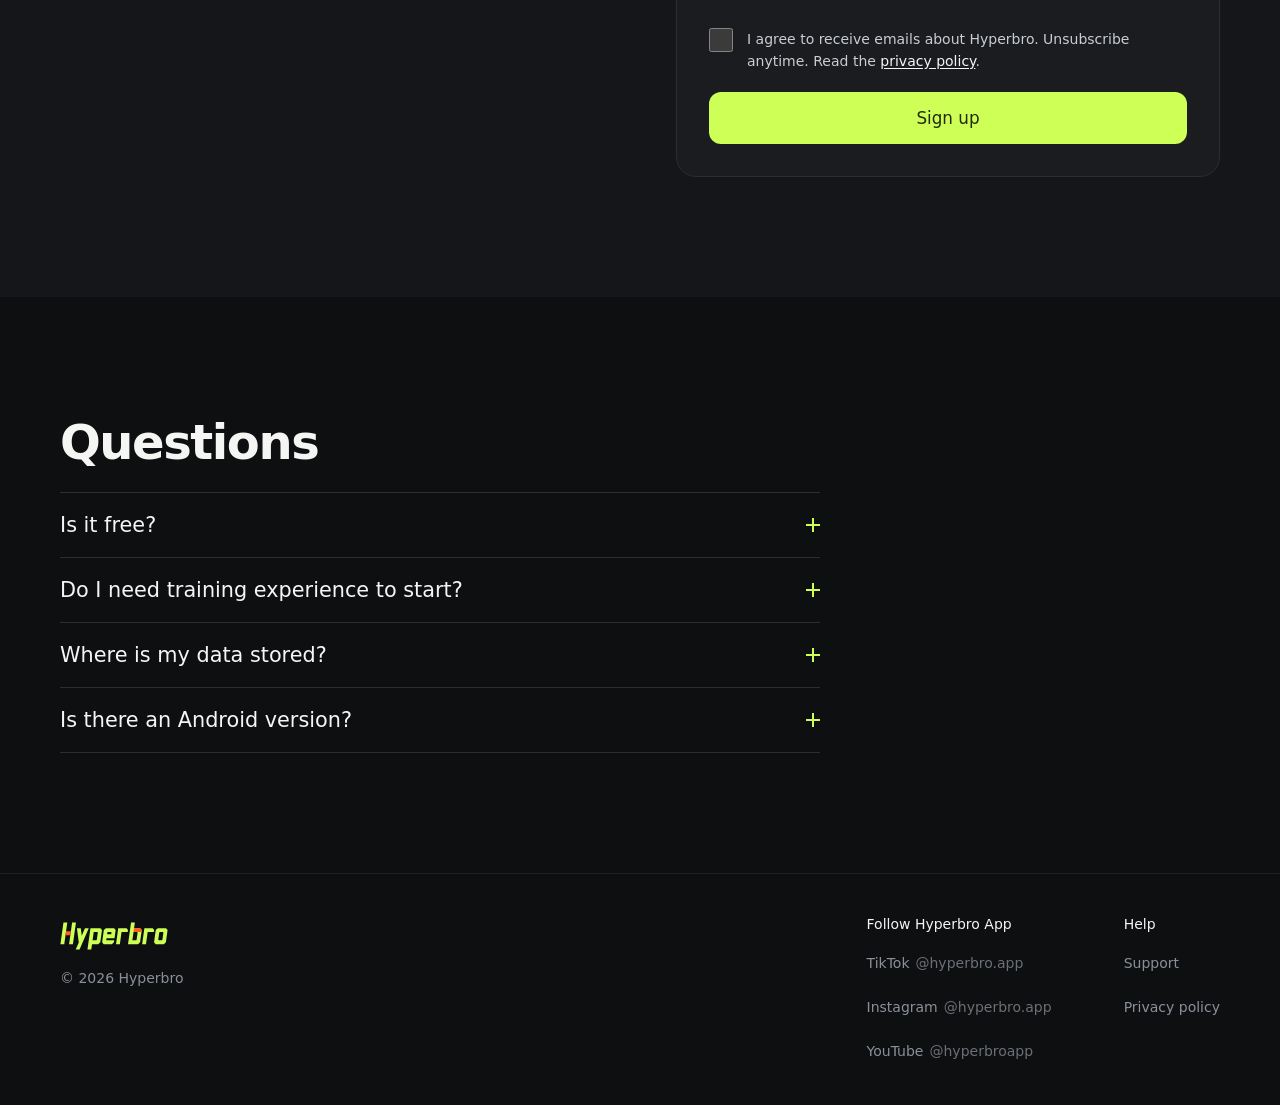
==== commit 91de6f71: "Official App Store badge with a matching Android waitlist button - Both App Store buttons use Apple'" ====
--- a/index.html
+++ b/index.html
@@ -130,19 +130,28 @@
 .lede { max-width: 36em; }
 
 /* ---------- App Store badge (placeholder recreation; swap for Apple's official SVG badge) ---------- */
-.appstore {
-  display: inline-flex; align-items: center; gap: 9px;
-  min-height: 52px; padding: 7px 18px 7px 14px;
-  background: #000; color: #fff;
-  border: 1px solid #A6A6A6; border-radius: 11px;
+/* Store buttons. App Store: Apple's official badge artwork, unmodified (App Store marketing
+   guidelines: at least 40px tall on screen, clear space of a quarter of its height). The Android
+   waitlist button is drawn to the badge's exact size, corners and border so the pair matches. */
+.store-btns {
+  --badge-h: 52px; --badge-w: calc(var(--badge-h) * 2.9916); /* the badge's 119.66 × 40 ratio */
+  display: inline-grid; grid-template-columns: repeat(2, var(--badge-w));
+  gap: calc(var(--badge-h) / 4);
+}
+.badge-appstore { display: block; width: var(--badge-w); height: var(--badge-h); border-radius: calc(var(--badge-h) * .22); }
+.badge-appstore img { display: block; width: 100%; height: 100%; }
+.badge-android {
+  display: flex; align-items: center; justify-content: center; gap: calc(var(--badge-h) * .16);
+  width: var(--badge-w); height: var(--badge-h); box-sizing: border-box;
+  background: #000; color: #fff; border: 1px solid #A6A6A6; border-radius: calc(var(--badge-h) * .22);
   text-decoration: none; line-height: 1;
-  transition: border-color .15s ease;
-}
-.appstore:hover { border-color: #fff; }
-.appstore svg { width: 26px; height: 26px; flex: none; }
-.appstore span { display: flex; flex-direction: column; gap: 3px; }
-.appstore small { font-size: 11px; font-weight: 400; }
-.appstore b { font-size: 21px; font-weight: 500; letter-spacing: -0.01em; }
+}
+.badge-android svg { width: calc(var(--badge-h) * .5); height: calc(var(--badge-h) * .5); flex: none; }
+.badge-android span { display: flex; flex-direction: column; align-items: flex-start; gap: calc(var(--badge-h) * .06); text-align: left; } /* same in hero (centred text) and card */
+.badge-android small { font-size: calc(var(--badge-h) * .21); font-weight: 400; }
+.badge-android b { font-size: calc(var(--badge-h) * .39); font-weight: 500; letter-spacing: -0.01em; }
+@media (max-width: 639px) { .store-btns { --badge-h: 44px; } } /* phones: two badges + clear space fit the card */
+@media (max-width: 359px) { .store-btns { grid-template-columns: var(--badge-w); } } /* too narrow for two: stack */
 
 /* ---------- Header ---------- */
 .site-header { padding-top: calc(28px + env(safe-area-inset-top)); padding-bottom: 14px; }
@@ -282,8 +291,13 @@
 }
 .early-card h2 { color: var(--on-accent); }
 .early-card p { max-width: 34em; font-size: clamp(1.02rem, 1rem + .3vw, 1.2rem); }
-.early-card .appstore { border-color: #000; justify-self: start; } /* not stretched by the one-column grid on phones */
-.early-card .appstore:focus-visible { outline-color: var(--on-accent); }
+.early-card .store-btns { justify-self: start; } /* not stretched by the one-column grid on phones */
+/* Phones: a slimmer card padding so the two badges fit side by side, centred. */
+@media (max-width: 639px) {
+  .early-card { padding: 28px 22px; }
+  .early-card .store-btns { justify-self: center; }
+}
+.early-card .store-btns a:focus-visible { outline-color: var(--on-accent); }
 
 /* Signup form */
 .signup .wrap { display: grid; gap: 32px; }
@@ -383,7 +397,7 @@
 }
 
 @media (min-width: 1024px) {
-  .hero-cta { flex-direction: row; align-items: center; gap: 18px; text-align: left; }
+  .hero-cta { align-items: flex-start; gap: 12px; text-align: left; }
   .hero .wrap { grid-template-columns: 1.2fr 0.8fr; gap: clamp(40px, 6vw, 64px); }
   .hero-visual { justify-content: flex-end; }
   .hero-phone-wrap { max-width: 350px; }
@@ -406,8 +420,8 @@
 
 <svg width="0" height="0" style="position:absolute" aria-hidden="true" focusable="false">
   <defs>
-    <symbol id="apple" viewBox="0 0 24 24">
-      <path fill="currentColor" d="M18.71 19.5c-.83 1.24-1.71 2.45-3.05 2.47-1.34.03-1.77-.79-3.29-.79-1.53 0-2 .77-3.27.82-1.31.05-2.3-1.32-3.14-2.53C4.25 17 2.94 12.45 4.7 9.39c.87-1.52 2.43-2.48 4.12-2.51 1.28-.02 2.5.87 3.29.87.78 0 2.26-1.07 3.81-.91.65.03 2.47.26 3.64 1.98-.09.06-2.17 1.28-2.15 3.81.03 3.02 2.65 4.03 2.68 4.04-.03.07-.42 1.44-1.38 2.83M13 3.5c.73-.83 1.94-1.46 2.94-1.5.13 1.17-.34 2.35-1.04 3.19-.69.85-1.83 1.51-2.95 1.42-.15-1.15.41-2.35 1.05-3.11z"/>
+    <symbol id="android" viewBox="0 0 24 24">
+      <path fill="currentColor" d="M17.6 9.48l1.84-3.18c.16-.31.04-.69-.26-.85a.637.637 0 0 0-.83.22l-1.88 3.24a11.43 11.43 0 0 0-8.94 0L5.65 5.67a.643.643 0 0 0-.87-.2c-.28.18-.37.54-.22.83L6.4 9.48A10.81 10.81 0 0 0 1 18h22a10.81 10.81 0 0 0-5.4-8.52M7 15.25a1.25 1.25 0 1 1 0-2.5 1.25 1.25 0 0 1 0 2.5m10 0a1.25 1.25 0 1 1 0-2.5 1.25 1.25 0 0 1 0 2.5z"/>
     </symbol>
   </defs>
 </svg>
@@ -429,10 +443,13 @@
         <h1 class="display" id="hero-title">Know exactly what to lift <span class="accent">next week</span></h1>
         <p class="hero-sub">Pick your weights once.<br>Hyperbro takes it from there.</p>
         <div class="hero-cta">
-          <a class="appstore js-appstore" href="https://apps.apple.com/app/id6821976908" data-cta="hero" id="appstore-hero">
-            <svg aria-hidden="true"><use href="#apple"/></svg>
-            <span><small>Download on the</small><b>App Store</b></span>
+          <div class="store-btns">
+          <a class="badge-appstore js-appstore" href="https://apps.apple.com/app/id6821976908" data-cta="hero" id="appstore-hero"><img src="assets/brand/app-store-badge.svg" width="120" height="40" alt="Download on the App Store"></a>
+          <a class="badge-android js-android" href="#waitlist" id="android-hero">
+            <svg aria-hidden="true"><use href="#android"/></svg>
+            <span><small>Waitlist for</small><b>Android</b></span>
           </a>
+          </div>
           <p class="caption">Free during early access</p>
         </div>
       </div>
@@ -514,10 +531,13 @@
           <h2 class="display" id="early-title">Free during early access</h2>
           <p>Hyperbro is free to use while it's in early access. When paid plans arrive, everyone who joined early gets a bonus for being here first.</p>
         </div>
-        <a class="appstore js-appstore" href="https://apps.apple.com/app/id6821976908" data-cta="early" id="appstore-early">
-          <svg aria-hidden="true"><use href="#apple"/></svg>
-          <span><small>Download on the</small><b>App Store</b></span>
-        </a>
+        <div class="store-btns">
+          <a class="badge-appstore js-appstore" href="https://apps.apple.com/app/id6821976908" data-cta="early" id="appstore-early"><img src="assets/brand/app-store-badge.svg" width="120" height="40" alt="Download on the App Store"></a>
+          <a class="badge-android js-android" href="#waitlist" id="android-early">
+            <svg aria-hidden="true"><use href="#android"/></svg>
+            <span><small>Waitlist for</small><b>Android</b></span>
+          </a>
+        </div>
       </div>
     </div>
   </section>
@@ -716,6 +736,17 @@
   var tags = document.getElementById('tags');
   var hp = document.getElementById('website');
 
+  /* "Waitlist for Android" buttons: jump to the form (plain #waitlist link) with Android picked. */
+  Array.prototype.forEach.call(document.querySelectorAll('.js-android'), function (a) {
+    a.addEventListener('click', function () {
+      var r = form.querySelector('input[name="platform"][value="android"]');
+      if (r && !r.checked) {
+        r.checked = true;
+        r.dispatchEvent(new Event('change', { bubbles: true }));
+      }
+    });
+  });
+
   function platform() {
     var c = form.querySelector('input[name="platform"]:checked');
     return c ? c.value : 'ios';
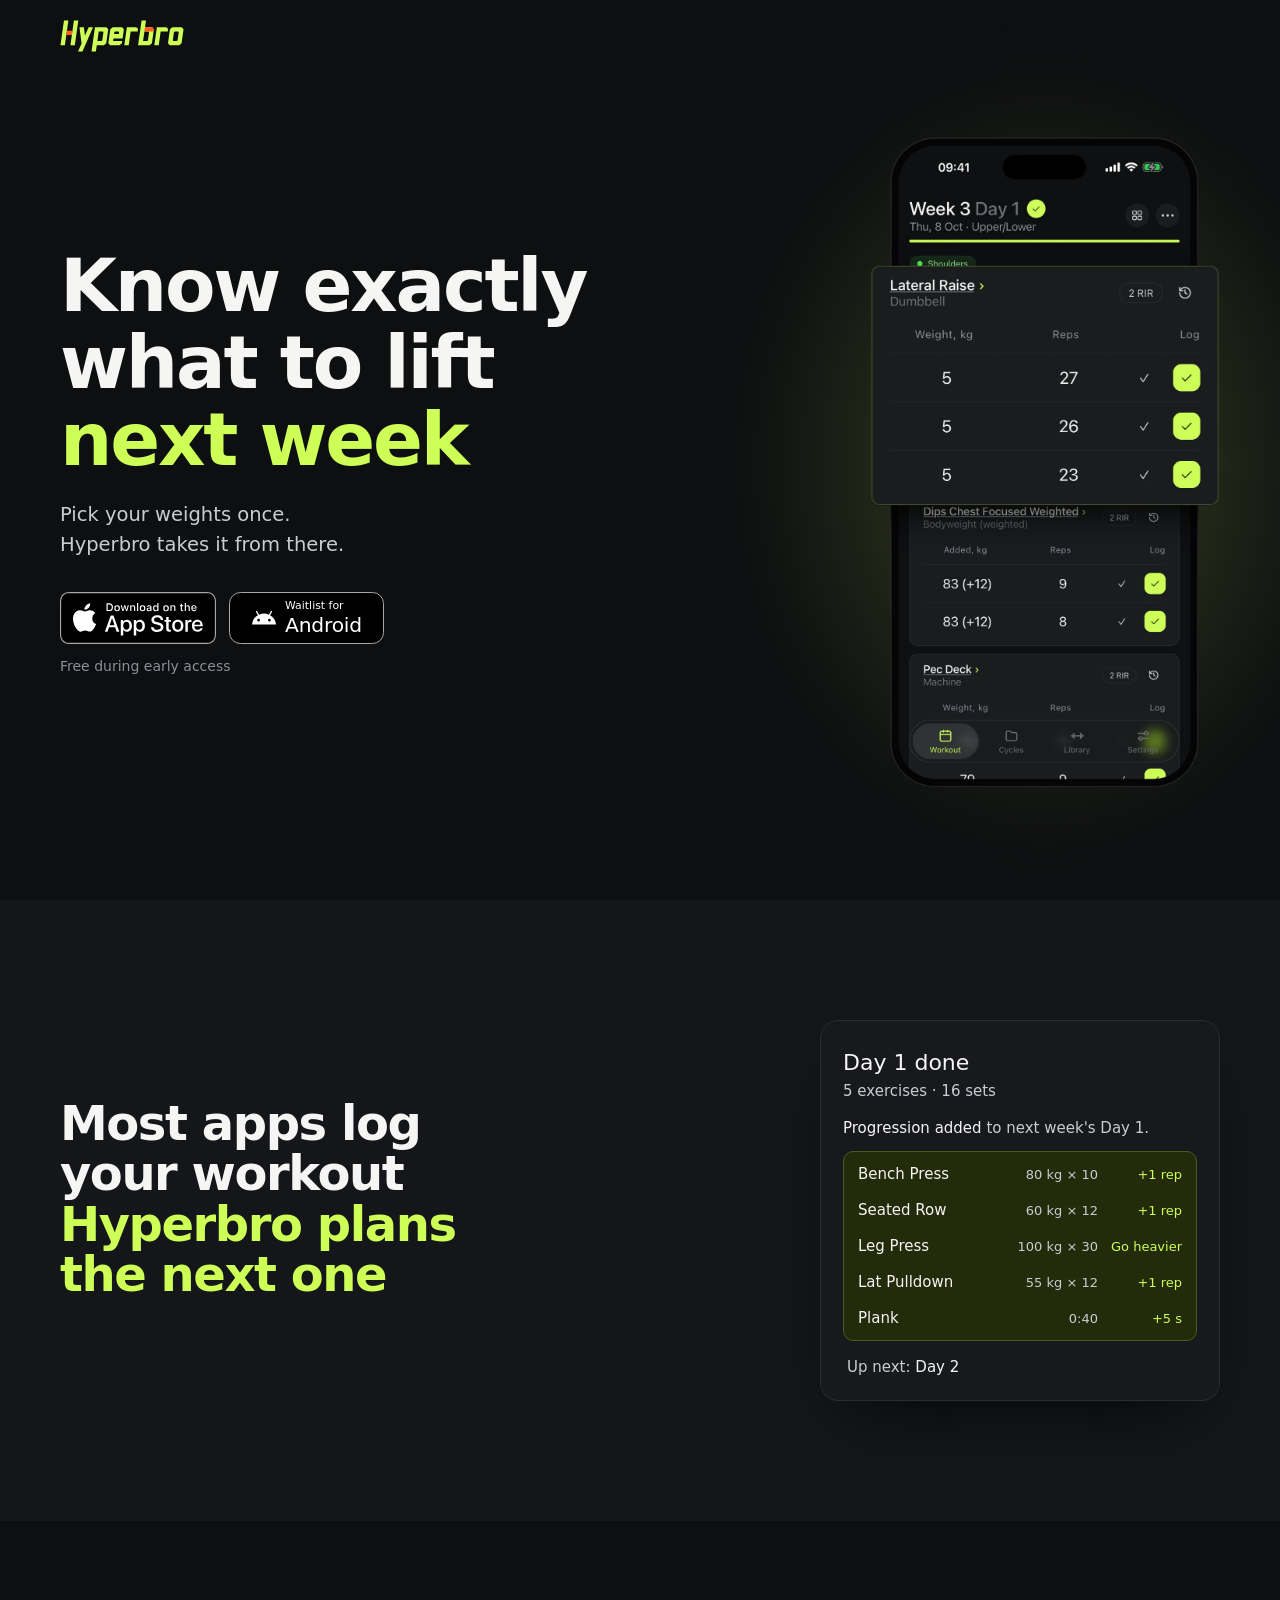
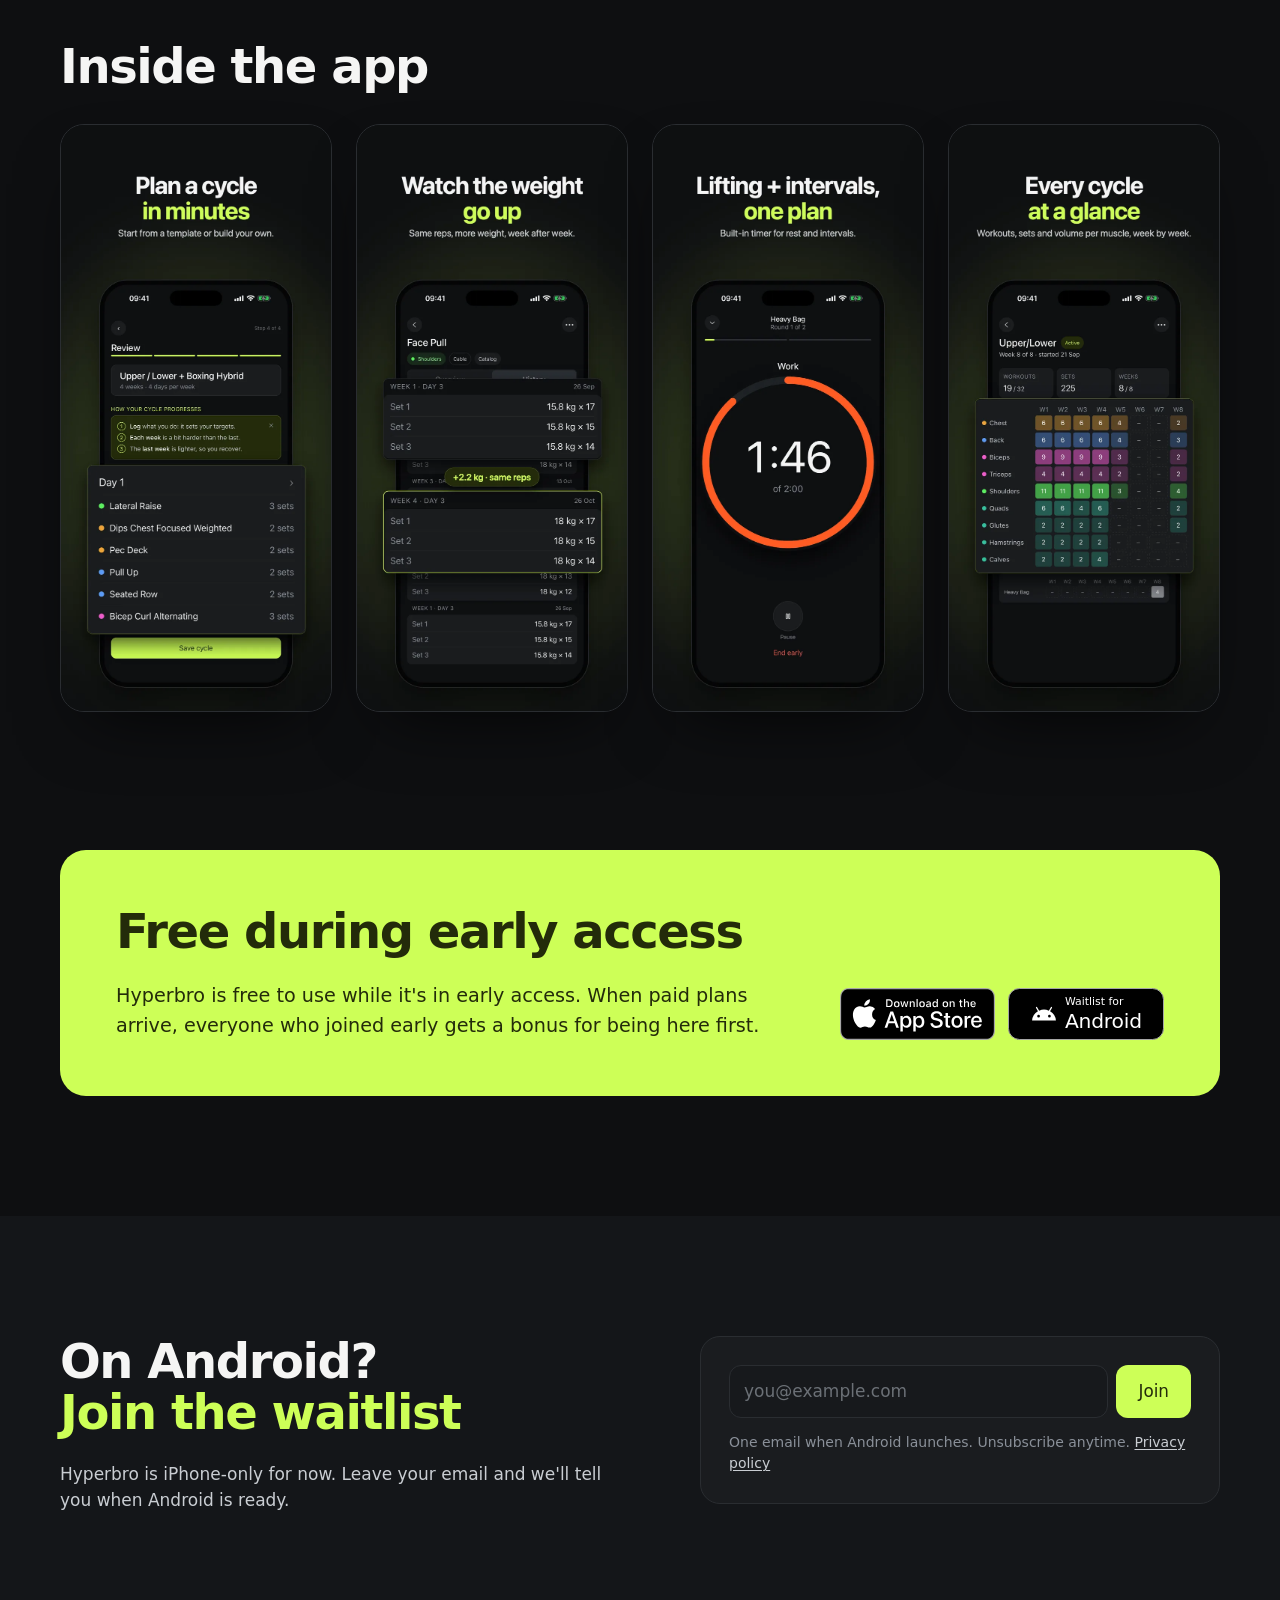
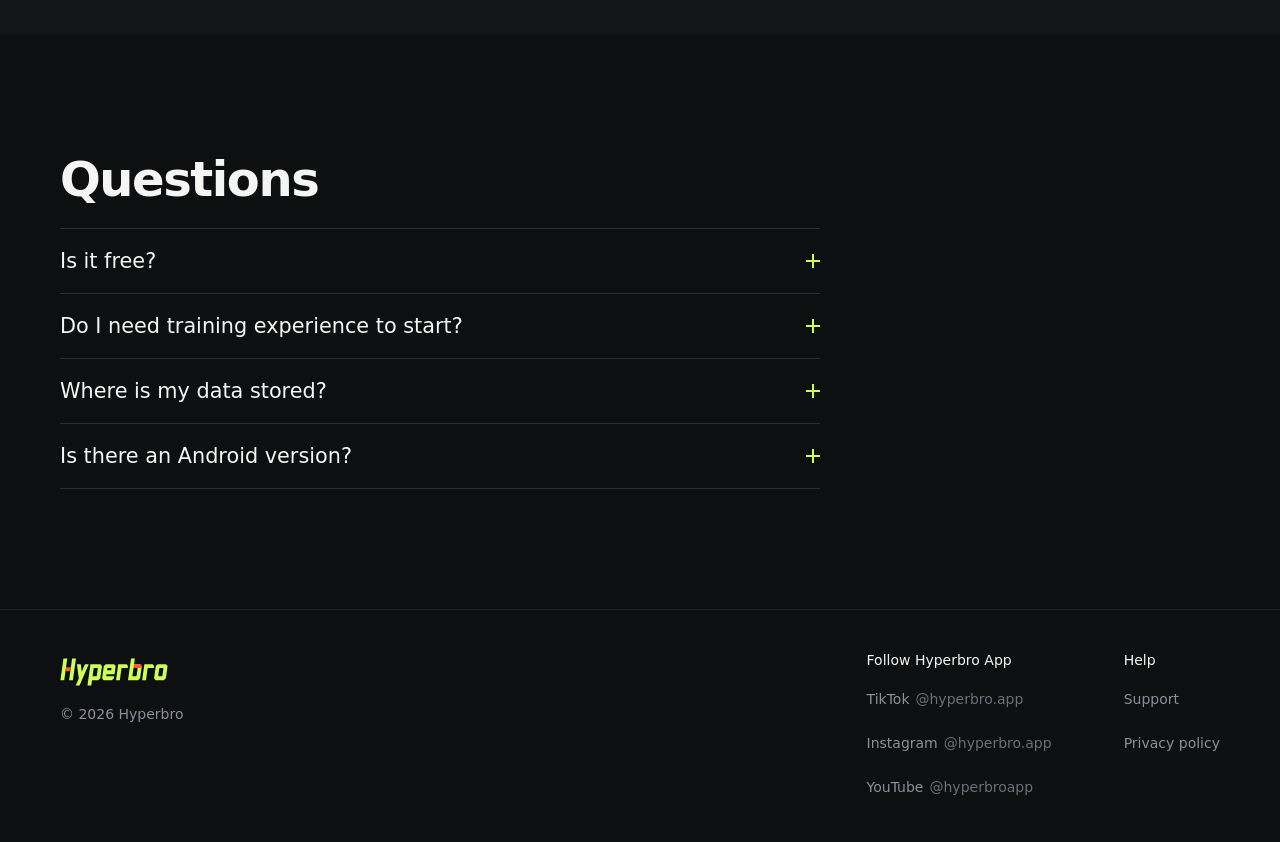
==== commit 448ccb15: "Simplify the Android waitlist form and connect it to MailerLite - The section is the Android waitlis" ====
--- a/index.html
+++ b/index.html
@@ -303,37 +303,22 @@
 .signup .wrap { display: grid; gap: 32px; }
 .form {
   background: var(--bg-card); border: 1px solid var(--border); border-radius: var(--radius-m);
-  padding: clamp(20px, 4vw, 32px); display: grid; gap: 20px; max-width: 560px; width: 100%;
-}
-.field label, .field legend { display: block; color: var(--text-primary); font-weight: 500; margin-bottom: 8px; padding: 0; }
-.field fieldset { border: 0; margin: 0; padding: 0; min-width: 0; }
+  padding: clamp(20px, 4vw, 28px); display: grid; gap: 14px; max-width: 520px; width: 100%;
+}
+.form-row { display: grid; grid-template-columns: 1fr auto; gap: 8px; }
+.form > [hidden] { display: none; } /* after a successful sign-up only the message stays */
+.visually-hidden { position: absolute; width: 1px; height: 1px; overflow: hidden; clip-path: inset(50%); white-space: nowrap; }
 .input {
-  width: 100%; min-height: 52px; padding: 12px 14px;
+  width: 100%; min-width: 0; min-height: 52px; padding: 12px 14px;
   font: inherit; color: var(--text-primary); background: var(--bg-sheet);
   border: 1px solid var(--border); border-radius: var(--radius-s);
 }
 .input::placeholder { color: var(--text-faint); }
 .input:focus-visible { outline: 3px solid var(--accent); outline-offset: 1px; border-color: transparent; }
 .input[aria-invalid="true"] { border-color: var(--error); }
-
-.seg { display: grid; grid-template-columns: 1fr 1fr; gap: 8px; }
-.seg label { margin: 0; position: relative; }
-.seg input { position: absolute; opacity: 0; width: 1px; height: 1px; }
-.seg span {
-  display: flex; align-items: center; justify-content: center; text-align: center;
-  min-height: 52px; padding: 8px 10px; border-radius: var(--radius-s);
-  border: 1px solid var(--border); background: var(--bg-sheet); color: var(--text-secondary);
-  cursor: pointer; font-weight: 500; line-height: 1.2;
-}
-.seg input:checked + span { background: var(--accent-chip-bg); color: var(--accent); border-color: var(--accent-border); }
-.seg input:focus-visible + span { outline: 3px solid var(--accent); outline-offset: 2px; }
-.hint { color: var(--text-muted); font-size: var(--fs-small); margin-top: 8px; }
-
-.consent { display: grid; grid-template-columns: 28px 1fr; gap: 10px; align-items: start; font-size: var(--fs-small); }
-.consent input { width: 24px; height: 24px; margin: 2px 0 0; accent-color: var(--accent); }
-.consent label { padding-top: 3px; }
-.consent a { color: var(--text-primary); text-underline-offset: 2px; }
-.error { color: var(--error); font-size: var(--fs-small); margin-top: 6px; }
+.hint { color: var(--text-muted); font-size: var(--fs-small); margin: 0; }
+.hint a { color: var(--text-secondary); text-underline-offset: 2px; }
+.error { color: var(--error); font-size: var(--fs-small); margin: -6px 0 0; }
 .error:empty { display: none; }
 
 .btn {
@@ -547,49 +532,28 @@
     <div class="wrap">
       <div>
         <h2 class="display" id="signup-title">On Android? <span class="accent">Join the waitlist</span></h2>
-        <p class="lede">Hyperbro is iPhone-only for now. An Android version is planned. Leave your email and we'll tell you when it's ready.</p>
-        <p class="lede">On iPhone already? Sign up for occasional updates about new features and paid plans.</p>
-      </div>
-
-      <!-- PLACEHOLDER: newsletter endpoint. Swap action (and field names if your provider needs others,
-           e.g. EMAIL / tags) or replace this <form> with the provider's embed, keeping the ids below. -->
-      <form class="form" id="signup-form" action="#NEWSLETTER_ENDPOINT" method="post" aria-describedby="signup-note">
-        <div class="field">
-          <label for="email">Email</label>
-          <input class="input" id="email" name="email" type="email" autocomplete="email" inputmode="email"
+        <p class="lede">Hyperbro is iPhone-only for now. Leave your email and we'll tell you when Android is ready.</p>
+      </div>
+
+      <!-- MailerLite embedded form "Android waitlist" (adds to the group of the same name, double opt-in).
+           The script posts only fields[email] + MailerLite's two service fields; without JS the browser
+           posts the form itself. -->
+      <form class="form" id="signup-form" action="https://assets.mailerlite.com/jsonp/2804403/forms/204417243659896628/subscribe" method="post" aria-describedby="signup-note">
+        <label class="visually-hidden" for="email">Email</label>
+        <div class="form-row">
+          <input class="input" id="email" name="fields[email]" type="email" autocomplete="email" inputmode="email"
                  placeholder="you@example.com" required aria-describedby="email-error">
-          <p class="error" id="email-error" aria-live="polite"></p>
+          <button class="btn" type="submit" id="signup-submit">Join</button>
         </div>
-
-        <div class="field">
-          <fieldset>
-            <legend>Which phone do you use?</legend>
-            <div class="seg">
-              <label><input type="radio" name="platform" value="ios" checked><span>I'm on iPhone</span></label>
-              <label><input type="radio" name="platform" value="android"><span>I'm on Android</span></label>
-            </div>
-          </fieldset>
-          <p class="hint" id="signup-note">Android sign-ups are added to the Android waitlist.</p>
-          <!-- Tag sent to the newsletter service; set by script from the choice above.
-               Without JS, use the "platform" field (ios / android) to segment. -->
-          <input type="hidden" name="tags" id="tags" value="ios">
-        </div>
-
+        <p class="error" id="email-error" aria-live="polite"></p>
+        <input type="hidden" name="ml-submit" value="1">
+        <input type="hidden" name="anticsrf" value="true">
         <!-- Honeypot: leave empty. Bots tend to fill it. -->
         <div class="hp" aria-hidden="true">
           <label for="website">Website</label>
           <input id="website" name="website" type="text" tabindex="-1" autocomplete="off">
         </div>
-
-        <div>
-          <div class="consent">
-            <input id="consent" name="consent" type="checkbox" value="yes" required aria-describedby="consent-error">
-            <label for="consent">I agree to receive emails about Hyperbro. Unsubscribe anytime. Read the <a href="https://artemchebotarev.github.io/gym-tracker-mobile/privacy-policy">privacy policy</a>.</label>
-          </div>
-          <p class="error" id="consent-error" aria-live="polite"></p>
-        </div>
-
-        <button class="btn" type="submit" id="signup-submit">Sign up</button>
+        <p class="hint" id="signup-note">One email when Android launches. Unsubscribe anytime. <a href="https://artemchebotarev.github.io/gym-tracker-mobile/privacy-policy">Privacy policy</a></p>
 
         <div class="status status--ok" id="signup-success" role="status" tabindex="-1" hidden></div>
         <div class="status status--err" id="signup-error" role="alert" hidden>Couldn't sign you up just now. Check your connection and try again.</div>
@@ -727,52 +691,24 @@
   form.noValidate = true;
 
   var email = document.getElementById('email');
-  var consent = document.getElementById('consent');
   var emailErr = document.getElementById('email-error');
-  var consentErr = document.getElementById('consent-error');
   var submit = document.getElementById('signup-submit');
   var ok = document.getElementById('signup-success');
   var err = document.getElementById('signup-error');
-  var tags = document.getElementById('tags');
   var hp = document.getElementById('website');
 
-  /* "Waitlist for Android" buttons: jump to the form (plain #waitlist link) with Android picked. */
-  Array.prototype.forEach.call(document.querySelectorAll('.js-android'), function (a) {
-    a.addEventListener('click', function () {
-      var r = form.querySelector('input[name="platform"][value="android"]');
-      if (r && !r.checked) {
-        r.checked = true;
-        r.dispatchEvent(new Event('change', { bubbles: true }));
-      }
-    });
-  });
-
-  function platform() {
-    var c = form.querySelector('input[name="platform"]:checked');
-    return c ? c.value : 'ios';
-  }
-  form.addEventListener('change', function (e) {
-    if (e.target.name === 'platform') tags.value = platform() === 'android' ? 'android-waitlist' : 'ios';
-    if (e.target === consent && consent.checked) { consentErr.textContent = ''; consent.removeAttribute('aria-invalid'); }
-  });
   email.addEventListener('input', function () {
     if (email.getAttribute('aria-invalid') && email.validity.valid) { emailErr.textContent = ''; email.removeAttribute('aria-invalid'); }
   });
 
   function validate() {
-    var first = null;
-    emailErr.textContent = ''; consentErr.textContent = '';
-    email.removeAttribute('aria-invalid'); consent.removeAttribute('aria-invalid');
-    if (!email.value.trim()) {
-      emailErr.textContent = 'Enter your email address.'; email.setAttribute('aria-invalid', 'true'); first = email;
-    } else if (!email.validity.valid || !/^[^\s@]+@[^\s@]+\.[^\s@]+$/.test(email.value.trim())) {
-      emailErr.textContent = 'Enter an email like name@example.com.'; email.setAttribute('aria-invalid', 'true'); first = email;
-    }
-    if (!consent.checked) {
-      consentErr.textContent = 'Tick the box to agree to receive emails.'; consent.setAttribute('aria-invalid', 'true'); first = first || consent;
-    }
-    if (first) first.focus();
-    return !first;
+    emailErr.textContent = ''; email.removeAttribute('aria-invalid');
+    var v = email.value.trim();
+    if (!v) emailErr.textContent = 'Enter your email address.';
+    else if (!email.validity.valid || !/^[^\s@]+@[^\s@]+\.[^\s@]+$/.test(v)) emailErr.textContent = 'Enter an email like name@example.com.';
+    if (!emailErr.textContent) return true;
+    email.setAttribute('aria-invalid', 'true'); email.focus();
+    return false;
   }
 
   form.addEventListener('submit', function (e) {
@@ -781,24 +717,21 @@
     if (!validate()) return;
     if (hp && hp.value) return; // likely a bot
 
-    var android = platform() === 'android';
-    tags.value = android ? 'android-waitlist' : 'ios';
-    var action = form.getAttribute('action') || '';
-    submit.disabled = true; submit.textContent = 'Signing up…';
-
-    var req = action.charAt(0) === '#'
-      ? new Promise(function (r) { setTimeout(r, 500); }) // placeholder endpoint: simulate success
-      : fetch(action, { method: 'POST', body: new FormData(form), mode: 'no-cors' });
-
-    req.then(function () {
-      ok.textContent = android
-        ? "You're on the Android waitlist. We'll email " + email.value.trim() + " when it's ready."
-        : "You're signed up. Updates will go to " + email.value.trim() + ".";
+    submit.disabled = true; submit.textContent = 'Joining…';
+
+    // MailerLite answers with CORS and JSON ({ success: true } or errors), so a refusal shows as one.
+    var body = new URLSearchParams({ 'fields[email]': email.value.trim(), 'ml-submit': '1', 'anticsrf': 'true' });
+    fetch(form.action, { method: 'POST', body: body })
+      .then(function (res) { return res.json().catch(function () { return {}; }).then(function (j) {
+        if (!res.ok || j.success === false) throw new Error('rejected');
+      }); })
+      .then(function () {
+      ok.textContent = "Almost there. Check " + email.value.trim() + " and confirm your email to join the Android waitlist.";
       Array.prototype.forEach.call(form.children, function (el) { if (el !== ok && el !== err) el.hidden = true; });
       ok.hidden = false; ok.focus();
     }).catch(function () {
       err.hidden = false;
-      submit.disabled = false; submit.textContent = 'Sign up';
+      submit.disabled = false; submit.textContent = 'Join';
     });
   });
 })();
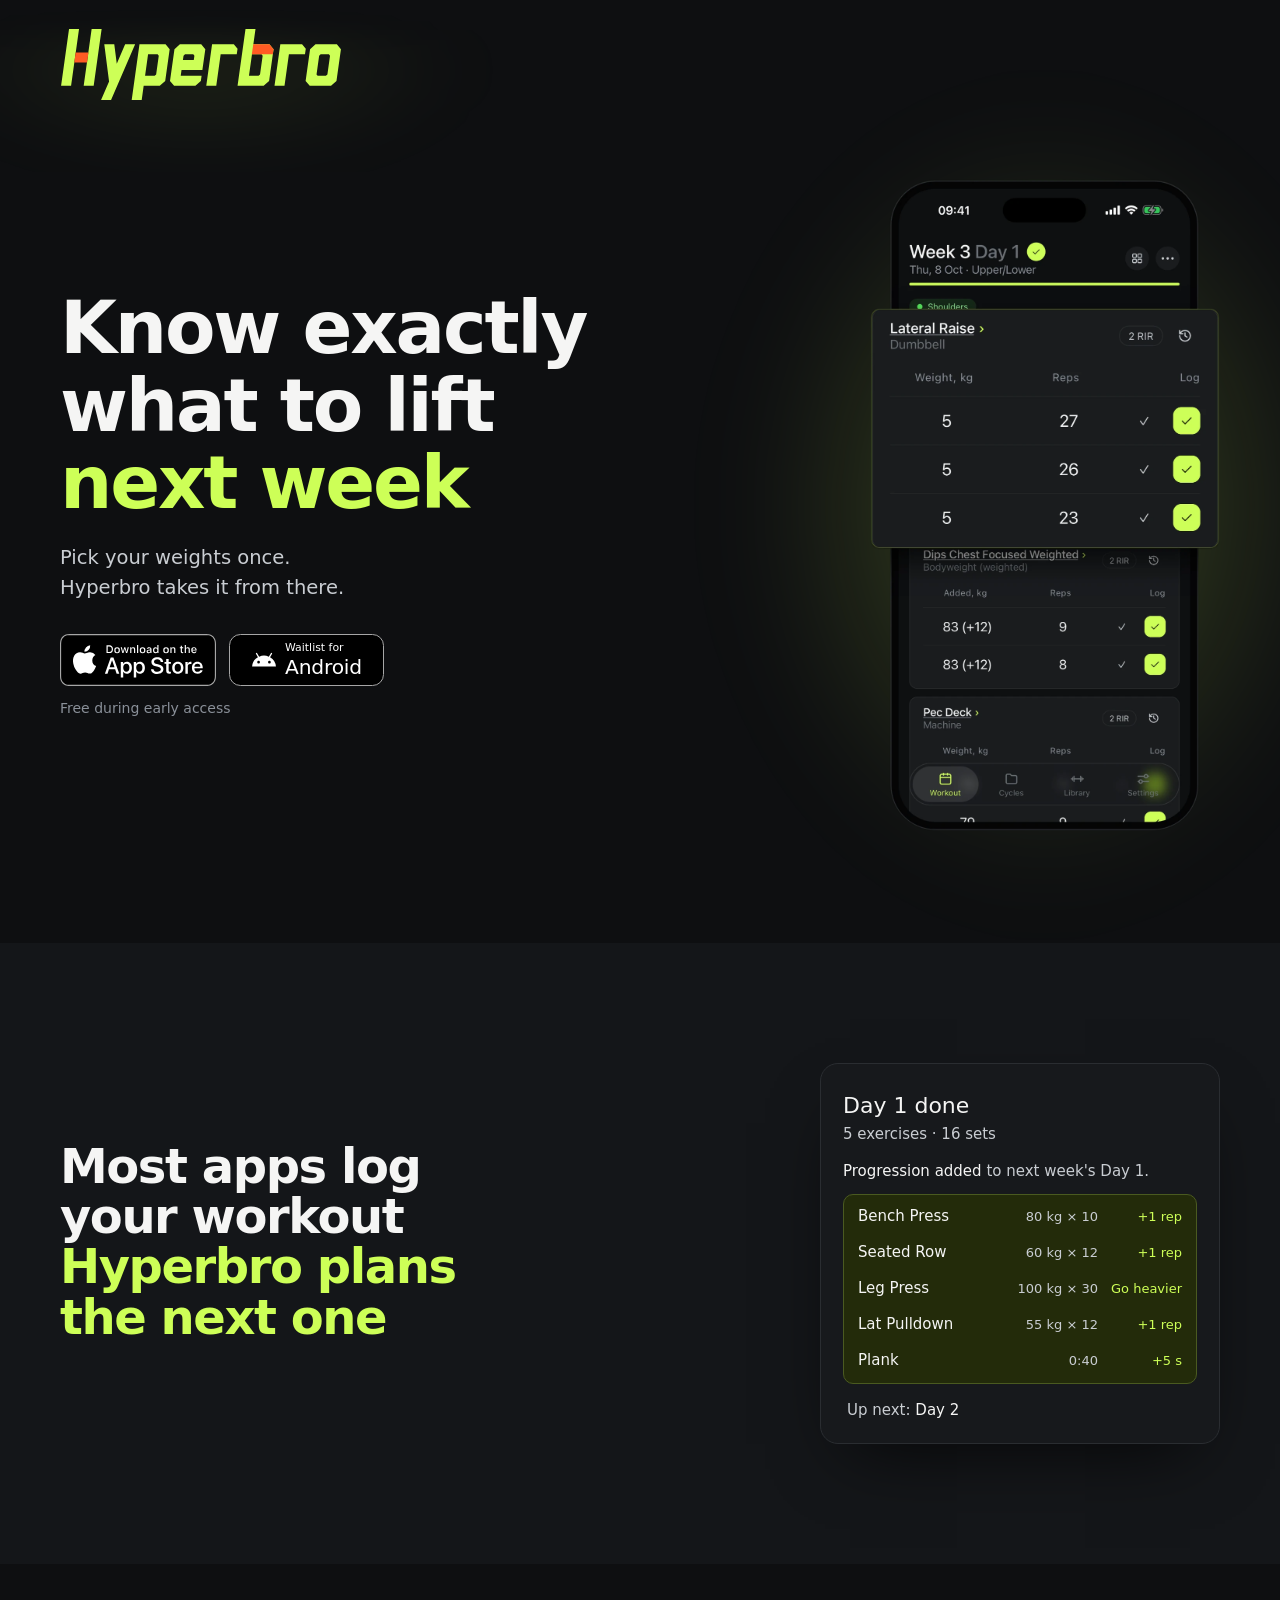
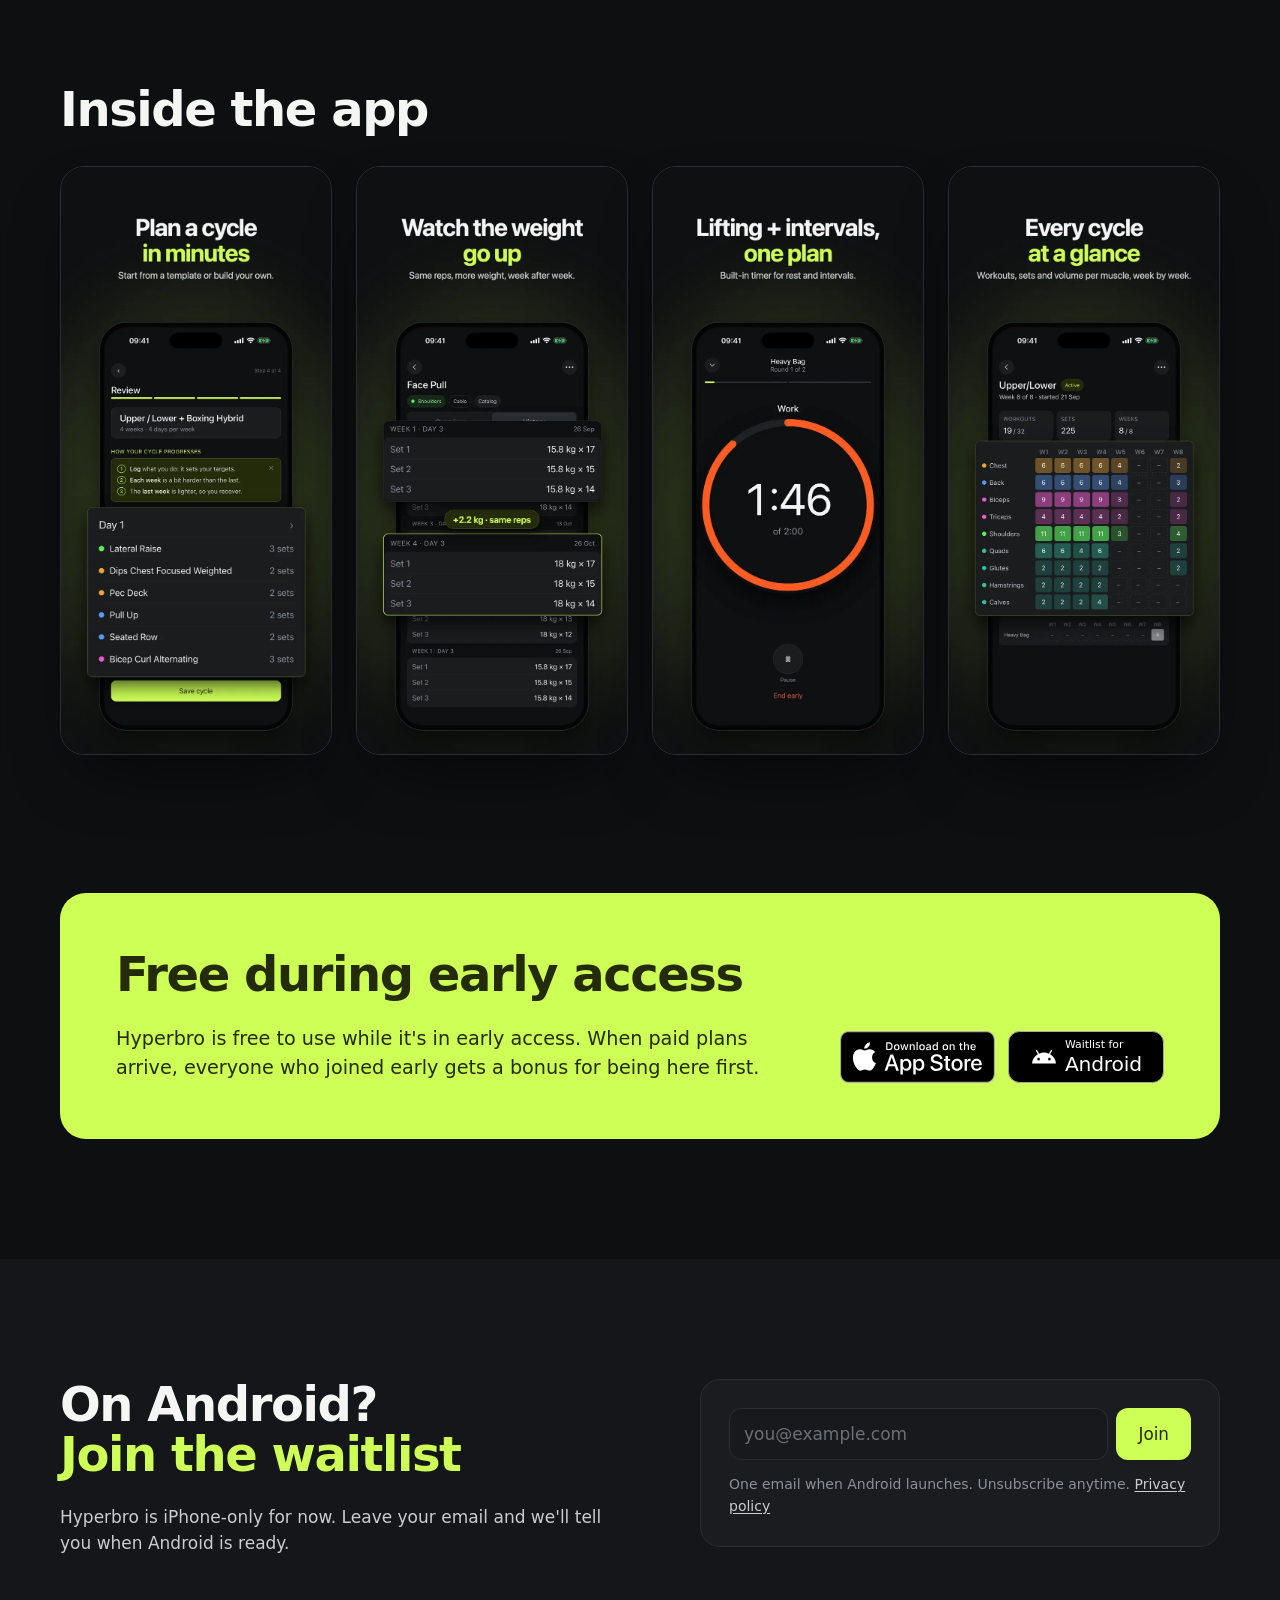
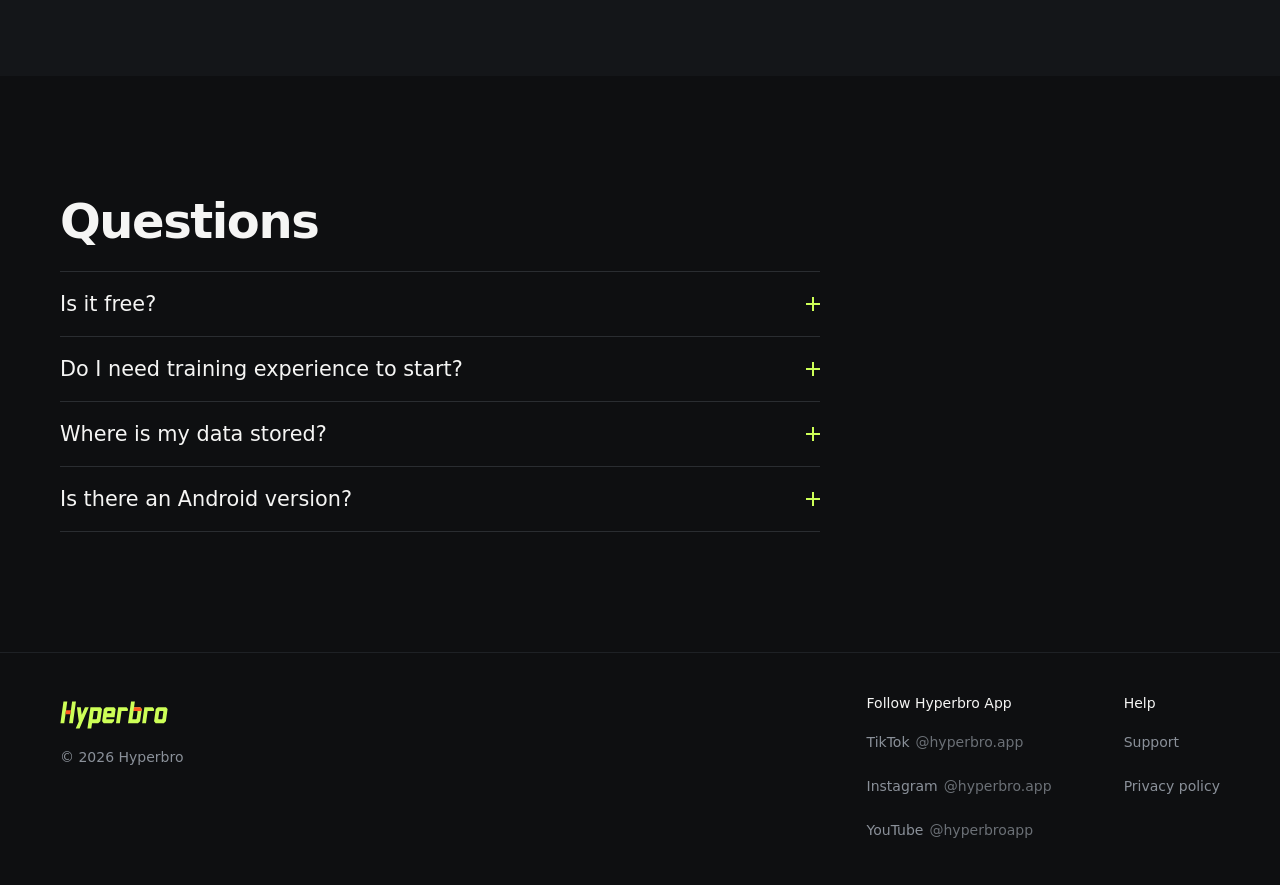
==== commit 87f5cc46: "Use the phone-size header logo on desktop too The wordmark keeps its phone size, top padding and glo" ====
--- a/index.html
+++ b/index.html
@@ -163,9 +163,9 @@
 }
 .brand img { width: 32px; height: 32px; flex: none; }
 .brand--wordmark img { width: auto; height: 32px; }
-/* Header: logo only. On phones it is centred and as wide as the phone body in the hero shot.
-   The shot is full column width capped at 320px, and the phone body is 88% of it (947 of 1076 px,
-   the rest is the card sticking out). Left-aligned and 32px tall from 640px up. */
+/* Header: logo only, as wide as the phone body in the hero shot on phones (the shot is full column
+   width capped at 320px, the phone body is 88% of it: 947 of 1076 px). Same size and glow on desktop;
+   it is centred on phones and left-aligned from 640px up. */
 .site-header .brand--wordmark img { width: calc(min(320px, 100vw - 2 * var(--gutter)) * 0.88); height: auto; }
 /* Phones: a soft lime light behind the logo, wider than the logo and centred slightly below it,
    so it reads as light falling on the background rather than a halo around the letters.
@@ -373,10 +373,7 @@
 
 /* ---------- Breakpoints ---------- */
 @media (min-width: 640px) {
-  .site-header { padding-top: max(14px, env(safe-area-inset-top)); }
-  .site-header .brand--wordmark::before { content: none; }
   .site-header .wrap { justify-content: flex-start; }
-  .site-header .brand--wordmark img { width: auto; height: 32px; }
   .footer-nav { grid-template-columns: repeat(2, max-content); column-gap: 72px; }
   .early-card { grid-template-columns: 1fr auto; align-items: end; }
 }
@@ -553,7 +550,7 @@
           <label for="website">Website</label>
           <input id="website" name="website" type="text" tabindex="-1" autocomplete="off">
         </div>
-        <p class="hint" id="signup-note">One email when Android launches. Unsubscribe anytime. <a href="https://artemchebotarev.github.io/gym-tracker-mobile/privacy-policy">Privacy policy</a></p>
+        <p class="hint" id="signup-note">One email when Android launches. Unsubscribe anytime. <a href="privacy-policy.html">Privacy policy</a></p>
 
         <div class="status status--ok" id="signup-success" role="status" tabindex="-1" hidden></div>
         <div class="status status--err" id="signup-error" role="alert" hidden>Couldn't sign you up just now. Check your connection and try again.</div>
@@ -607,8 +604,8 @@
       <div>
         <h2>Help</h2>
         <ul>
-          <li><a href="https://artemchebotarev.github.io/gym-tracker-mobile/support" id="link-support">Support</a></li>
-          <li><a href="https://artemchebotarev.github.io/gym-tracker-mobile/privacy-policy" id="link-privacy">Privacy policy</a></li>
+          <li><a href="support.html" id="link-support">Support</a></li>
+          <li><a href="privacy-policy.html" id="link-privacy">Privacy policy</a></li>
         </ul>
       </div>
     </nav>
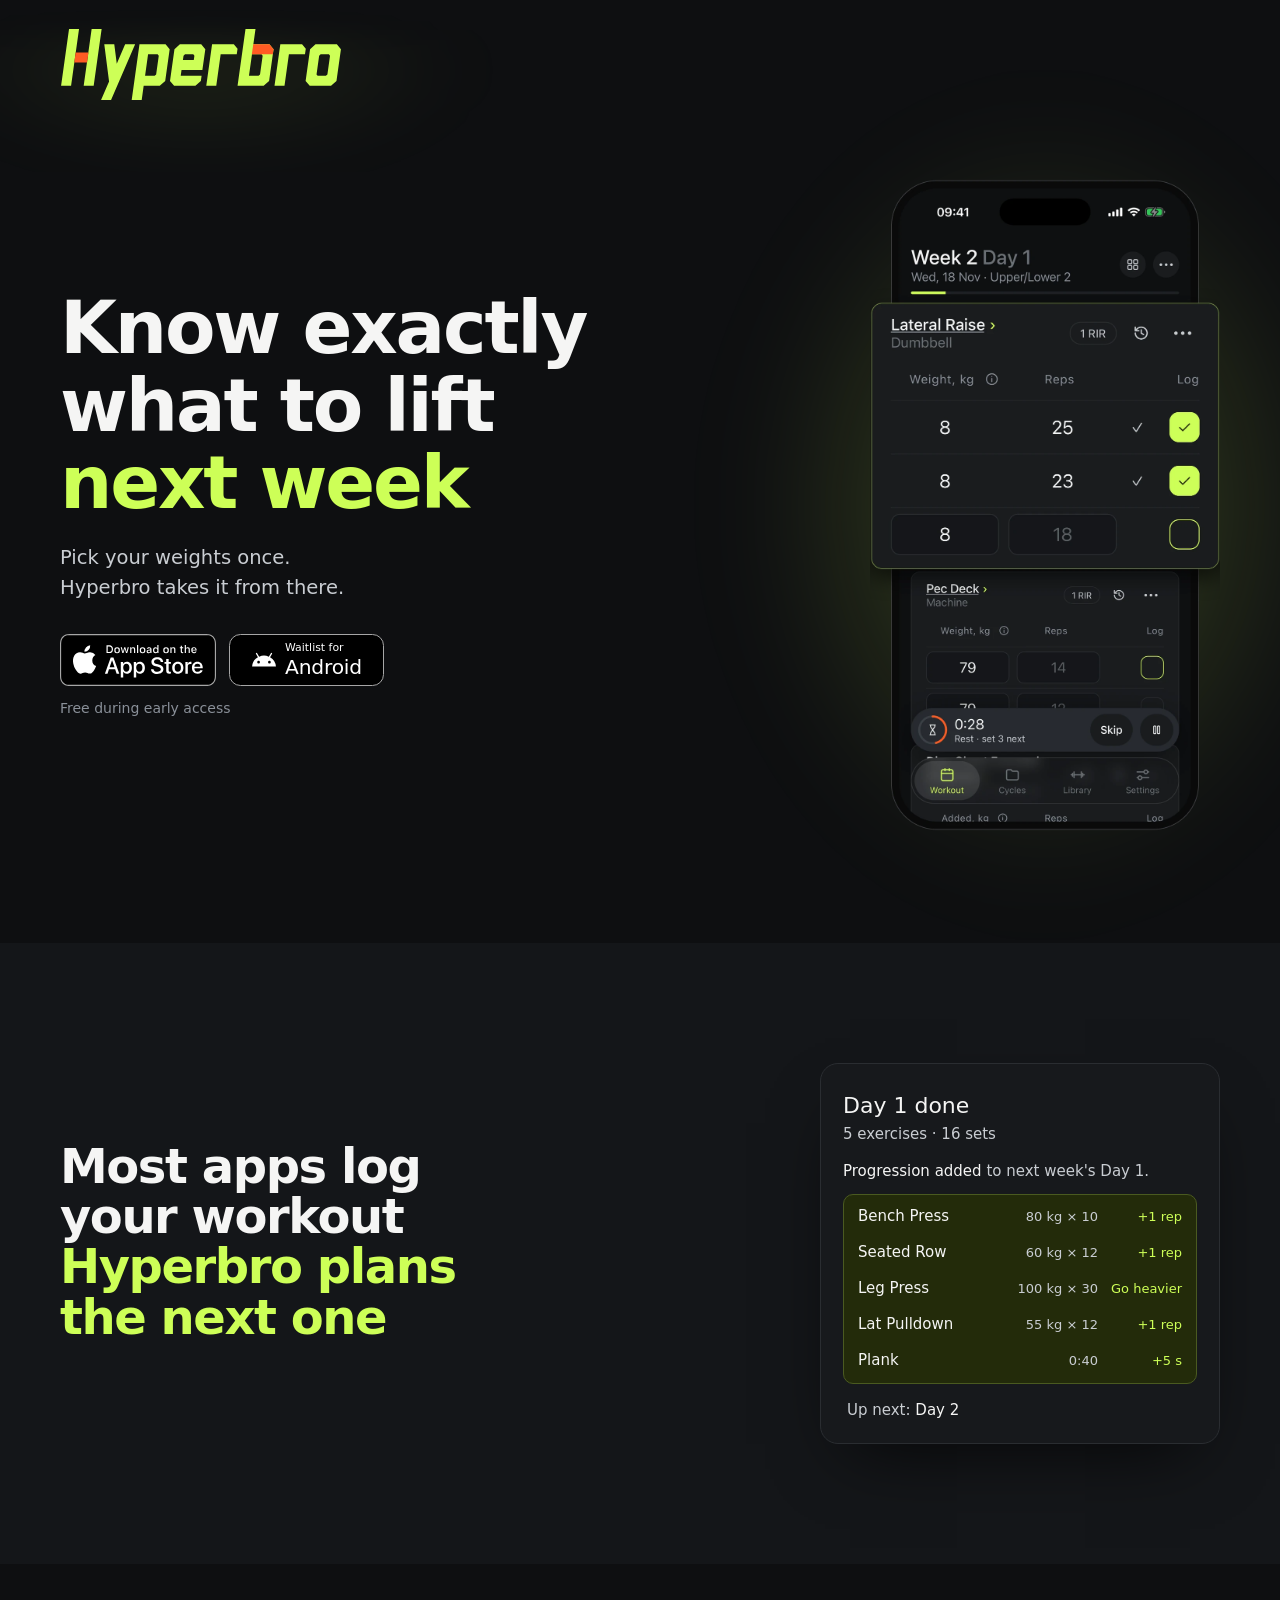
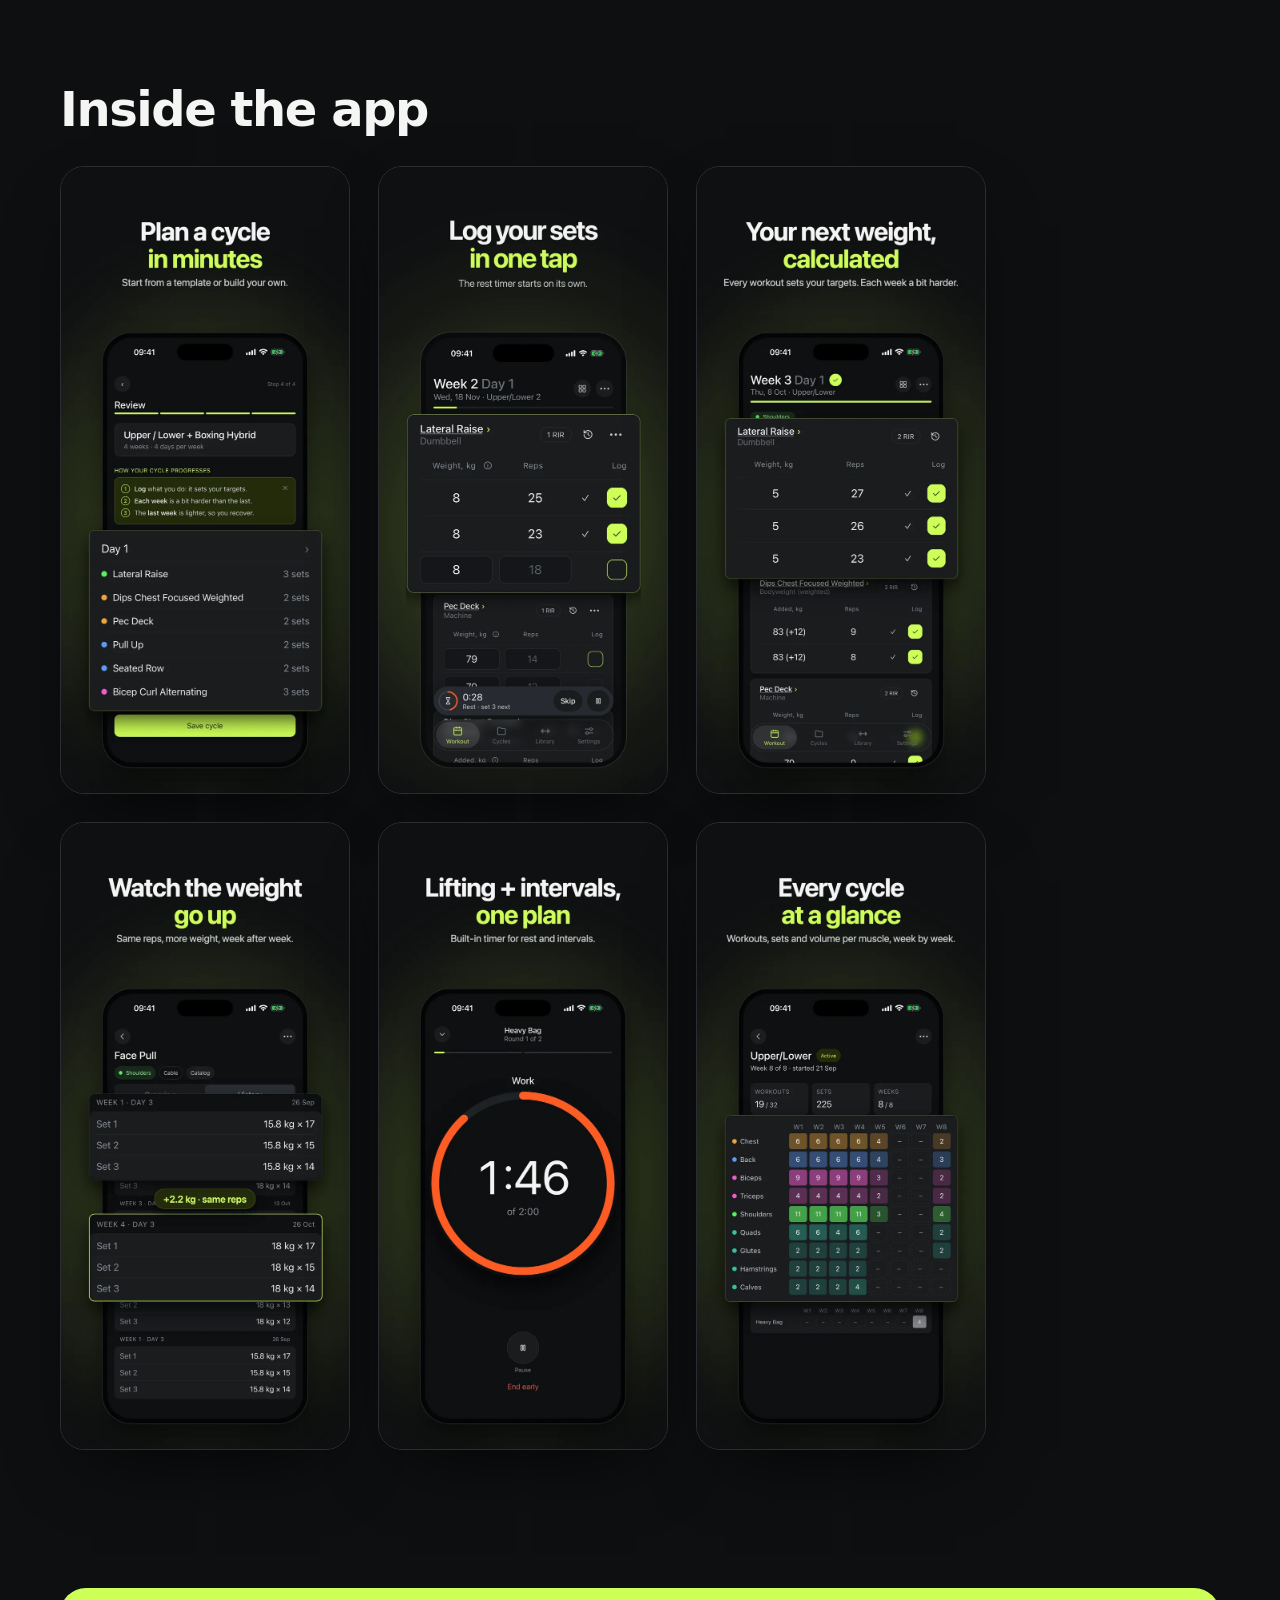
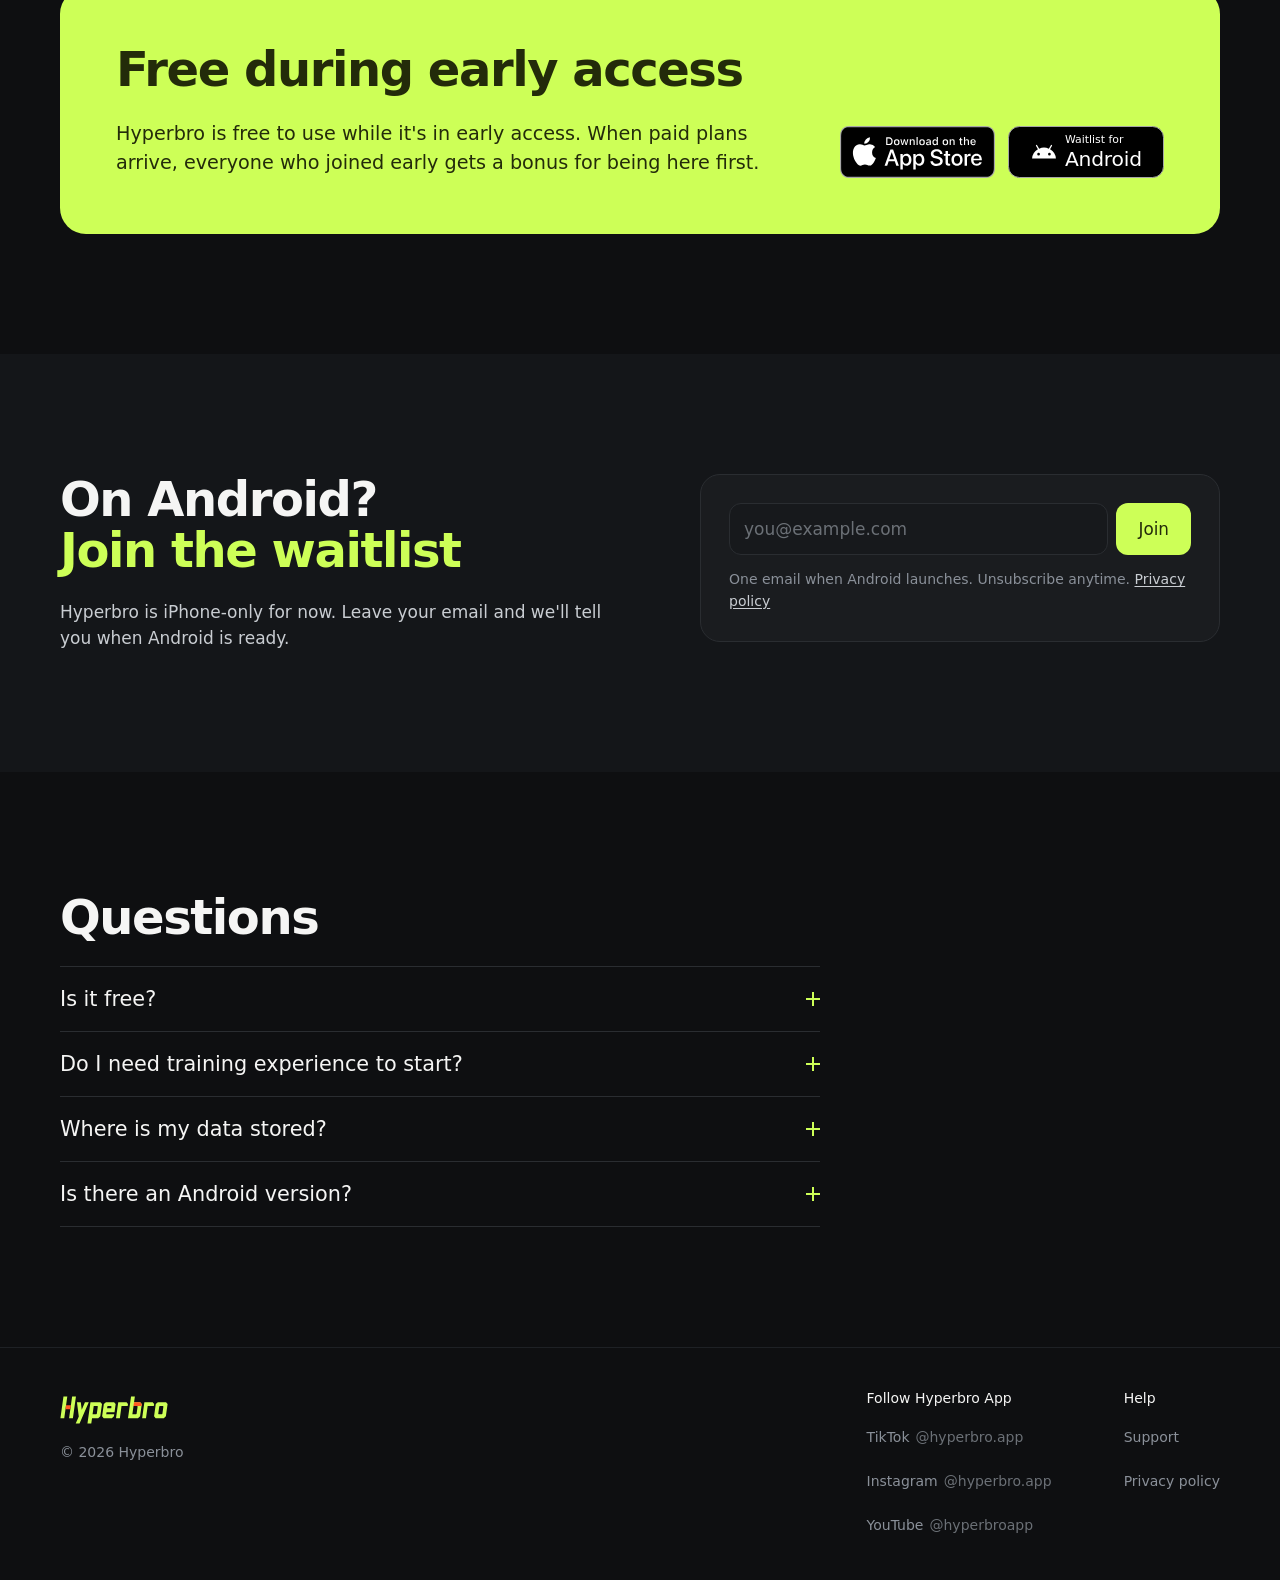
==== commit 2c579e84: "New hero, a "Log your sets" slide, and a share image - Hero: week 2 day 1 mid-workout, two lateral r" ====
--- a/index.html
+++ b/index.html
@@ -10,20 +10,20 @@
 
 <meta name="apple-itunes-app" content="app-id=6821976908">
 
-<!-- Open Graph / Twitter. PLACEHOLDER: og-image.png (1200x630) must be created and placed next to index.html.
-     Once the domain is known, make og:image and og:url absolute URLs. -->
+<link rel="canonical" href="https://hyperbro.app/">
+<!-- Open Graph / Twitter. og-image.png (1200x630): logo, headline and the hero phone. -->
 <meta property="og:type" content="website">
 <meta property="og:site_name" content="Hyperbro">
 <meta property="og:title" content="Hyperbro: know exactly what to lift next week">
 <meta property="og:description" content="Workout progression for lifters. Log your sets, and Hyperbro sets next week's targets automatically, with intervals and power work in the same plan. Free during early access on iPhone.">
-<meta property="og:image" content="og-image.png">
+<meta property="og:image" content="https://hyperbro.app/og-image.png">
 <meta property="og:image:width" content="1200">
 <meta property="og:image:height" content="630">
-<meta property="og:url" content="#SITE_URL">
+<meta property="og:url" content="https://hyperbro.app/">
 <meta name="twitter:card" content="summary_large_image">
 <meta name="twitter:title" content="Hyperbro: know exactly what to lift next week">
 <meta name="twitter:description" content="Log your sets, and Hyperbro sets next week's targets automatically. Intervals and power work in the same plan. Free during early access on iPhone.">
-<meta name="twitter:image" content="og-image.png">
+<meta name="twitter:image" content="https://hyperbro.app/og-image.png">
 
 <link rel="icon" type="image/png" sizes="32x32" href="images/favicon-32.png">
 <link rel="apple-touch-icon" href="images/apple-touch-icon.png">
@@ -387,8 +387,9 @@
   .problem .finish { justify-self: end; }
   .shots-outer { padding-inline: var(--gutter); }
   .shots {
-    grid-auto-flow: row; grid-template-columns: repeat(4, 1fr); grid-auto-columns: auto;
-    overflow: visible; padding-inline: 0; max-width: var(--maxw); margin-inline: auto; gap: 24px;
+    grid-auto-flow: row; grid-template-columns: repeat(3, minmax(0, 290px)); grid-auto-columns: auto;
+    justify-content: start; /* six shots, 3 x 2, left edge in line with the heading */
+    overflow: visible; padding-inline: 0; max-width: var(--maxw); margin-inline: auto; gap: 28px;
   }
   .shots-controls { display: none !important; }
   .signup .wrap { grid-template-columns: 1fr 1fr; gap: 72px; align-items: start; }
@@ -439,7 +440,7 @@
         <div class="hero-phone-wrap">
         <img class="hero-phone" id="hero-shot" src="images/01-hero-phone.webp" width="900" height="1677"
              fetchpriority="high" decoding="async"
-             alt="Hyperbro on iPhone: a week 3 upper/lower workout with lateral raise sets logged at 5 kg for 27, 26 and 23 reps, marked 2 reps in reserve.">
+             alt="Hyperbro on iPhone, week 2 day 1: lateral raise at 8 kg, two sets done on target at 25 and 23 reps, the third set's target of 18 reps waiting, and a rest timer counting down before set 3.">
         </div>
       </div>
     </div>
@@ -477,6 +478,14 @@
         <li id="shot-plan">
           <img class="shot" src="images/02-plan-cycle.webp" width="720" height="1565" loading="lazy" decoding="async"
                alt="Hyperbro screen headed 'Plan a cycle in minutes': reviewing an Upper / Lower template with boxing rounds, 4 weeks at 4 days per week, with day 1's exercises listed.">
+        </li>
+        <li id="shot-log-sets">
+          <img class="shot" src="images/01b-log-sets.webp" width="720" height="1565" loading="lazy" decoding="async"
+               alt="Hyperbro screen headed 'Log your sets in one tap': week 2 day 1, lateral raise at 8 kg with two sets logged on target and the third waiting, while the rest timer counts down before set 3.">
+        </li>
+        <li id="shot-next-weight">
+          <img class="shot" src="images/01-next-weight.webp" width="720" height="1565" loading="lazy" decoding="async"
+               alt="Hyperbro screen headed 'Your next weight, calculated': a week 3 upper/lower workout with lateral raise sets logged at 5 kg for 27, 26 and 23 reps, marked 2 reps in reserve.">
         </li>
         <li id="shot-progress">
           <img class="shot" src="images/05-progress.webp" width="720" height="1565" loading="lazy" decoding="async"
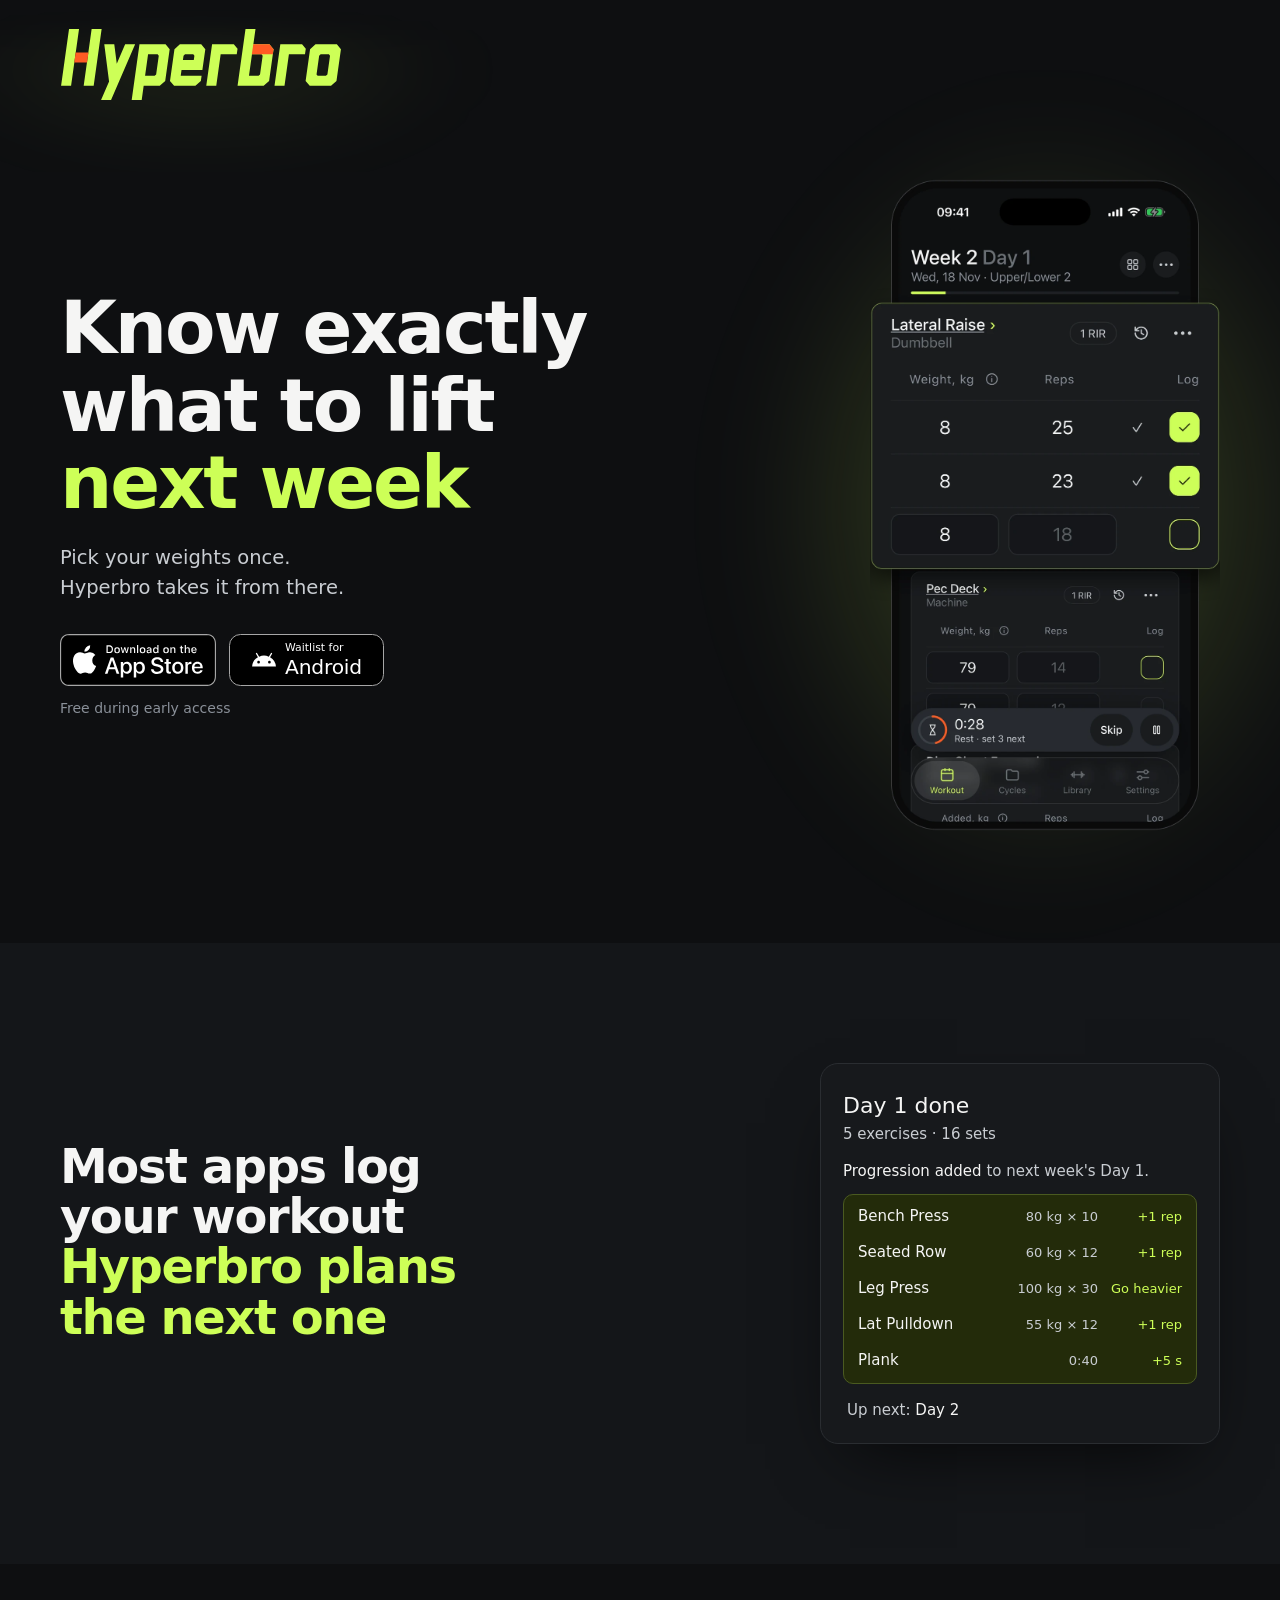
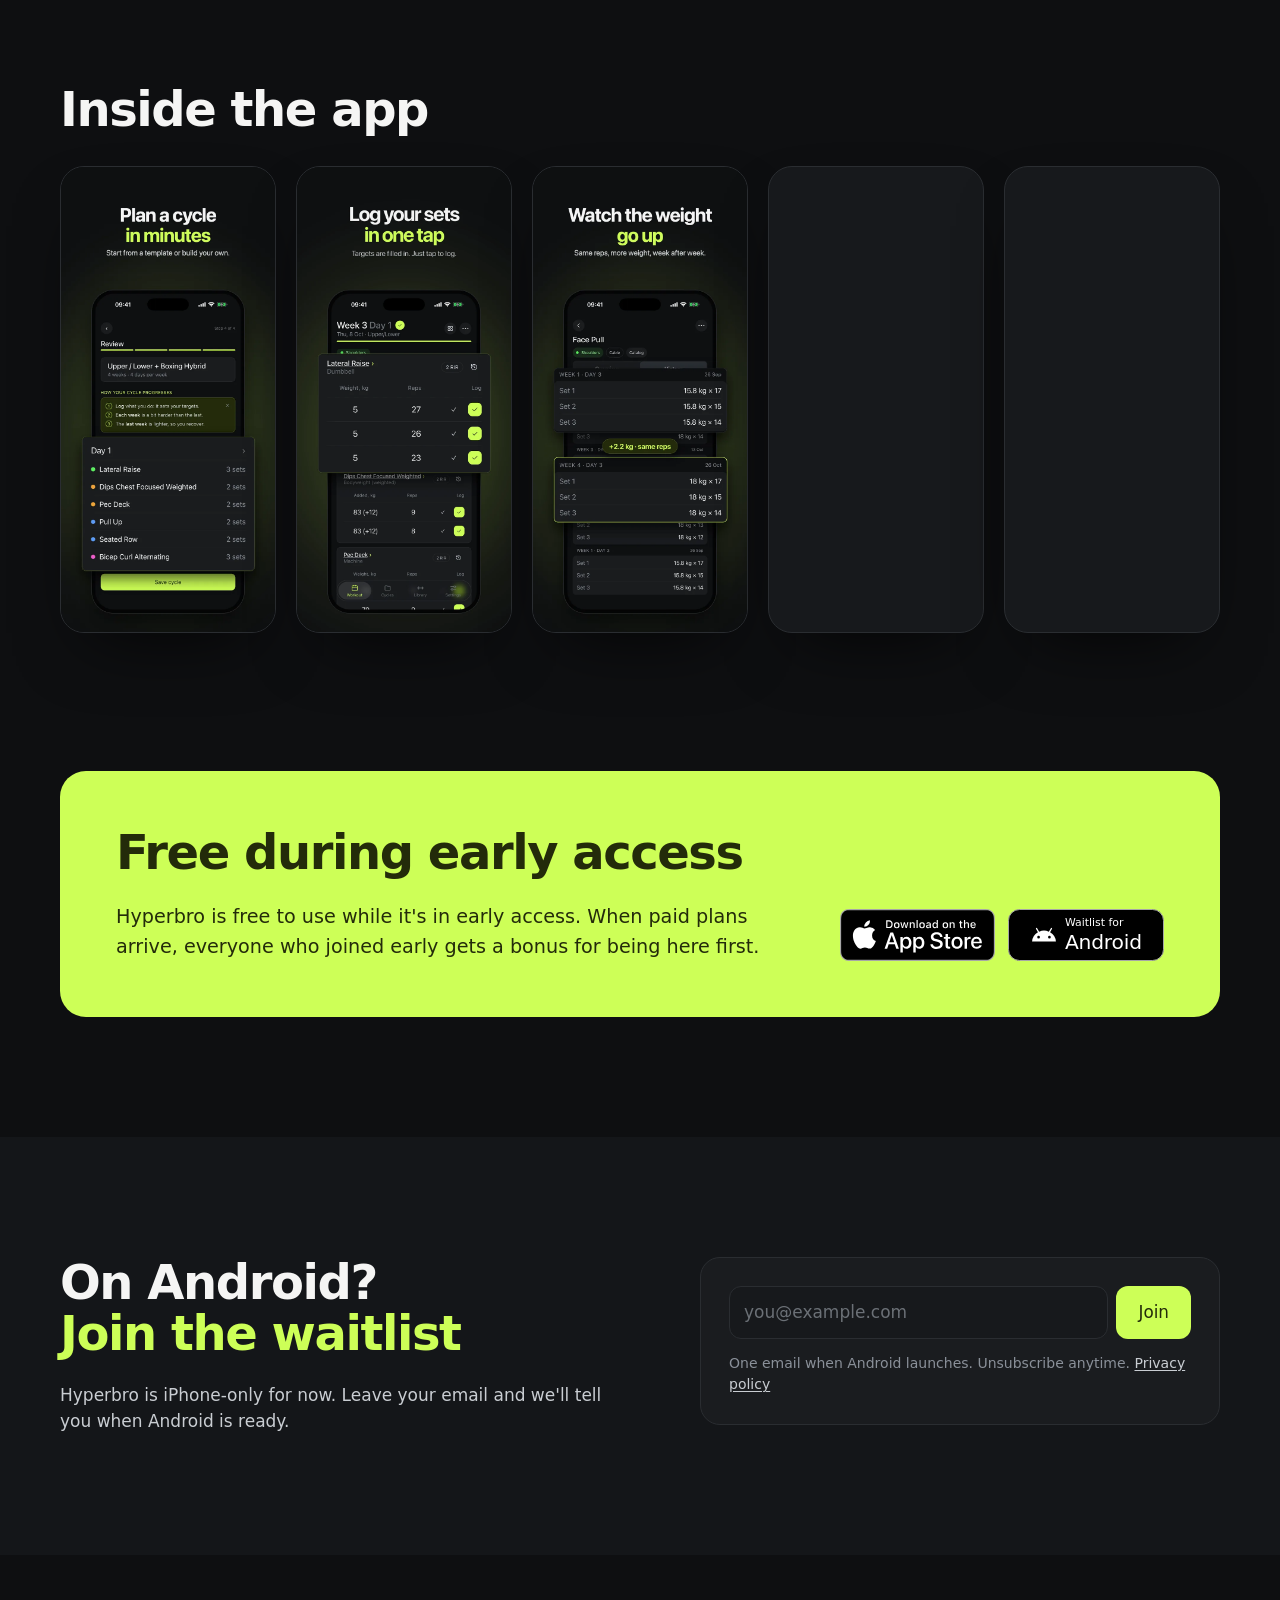
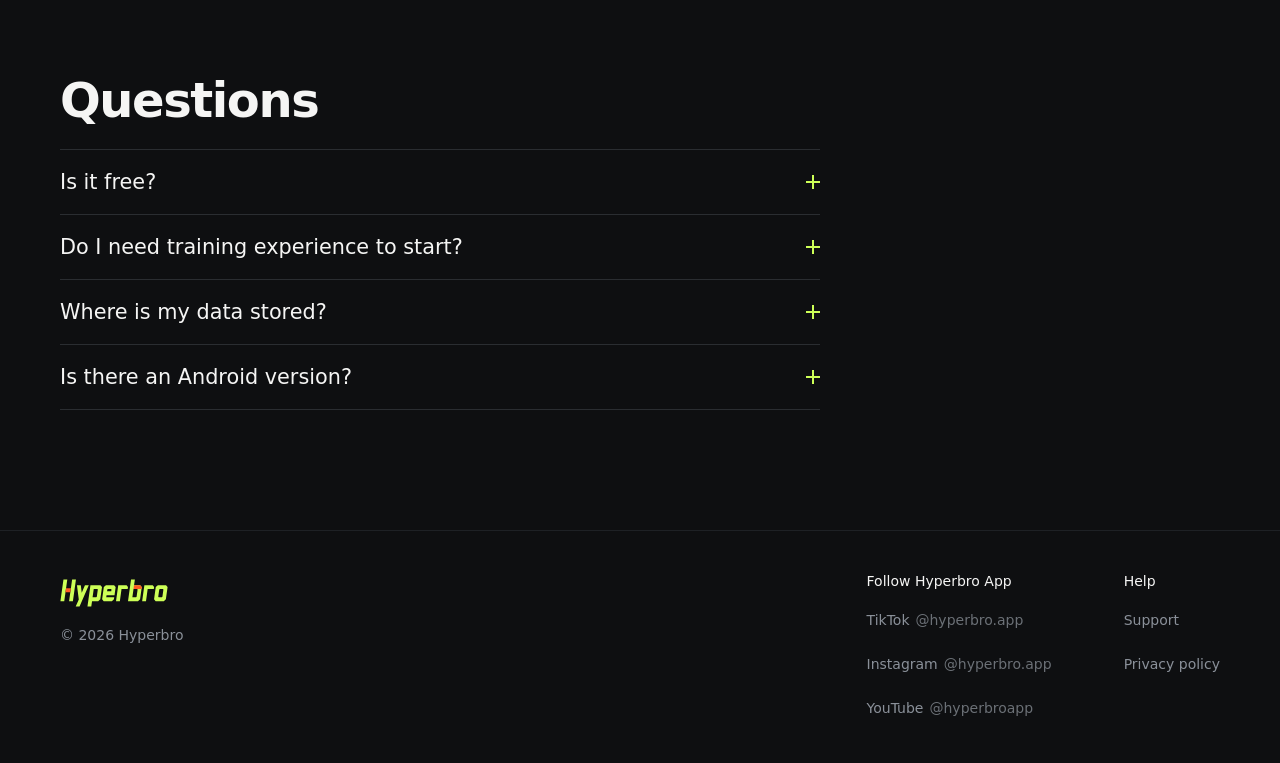
==== commit 89859c57: ""Log your sets" slide uses the old hero screen; drop its duplicate The slide now shows the week 3 sc" ====
--- a/index.html
+++ b/index.html
@@ -387,9 +387,8 @@
   .problem .finish { justify-self: end; }
   .shots-outer { padding-inline: var(--gutter); }
   .shots {
-    grid-auto-flow: row; grid-template-columns: repeat(3, minmax(0, 290px)); grid-auto-columns: auto;
-    justify-content: start; /* six shots, 3 x 2, left edge in line with the heading */
-    overflow: visible; padding-inline: 0; max-width: var(--maxw); margin-inline: auto; gap: 28px;
+    grid-auto-flow: row; grid-template-columns: repeat(5, 1fr); grid-auto-columns: auto;
+    overflow: visible; padding-inline: 0; max-width: var(--maxw); margin-inline: auto; gap: 20px;
   }
   .shots-controls { display: none !important; }
   .signup .wrap { grid-template-columns: 1fr 1fr; gap: 72px; align-items: start; }
@@ -481,11 +480,7 @@
         </li>
         <li id="shot-log-sets">
           <img class="shot" src="images/01b-log-sets.webp" width="720" height="1565" loading="lazy" decoding="async"
-               alt="Hyperbro screen headed 'Log your sets in one tap': week 2 day 1, lateral raise at 8 kg with two sets logged on target and the third waiting, while the rest timer counts down before set 3.">
-        </li>
-        <li id="shot-next-weight">
-          <img class="shot" src="images/01-next-weight.webp" width="720" height="1565" loading="lazy" decoding="async"
-               alt="Hyperbro screen headed 'Your next weight, calculated': a week 3 upper/lower workout with lateral raise sets logged at 5 kg for 27, 26 and 23 reps, marked 2 reps in reserve.">
+               alt="Hyperbro screen headed 'Log your sets in one tap': a week 3 upper/lower workout with lateral raise sets logged at 5 kg for 27, 26 and 23 reps, marked 2 reps in reserve.">
         </li>
         <li id="shot-progress">
           <img class="shot" src="images/05-progress.webp" width="720" height="1565" loading="lazy" decoding="async"
